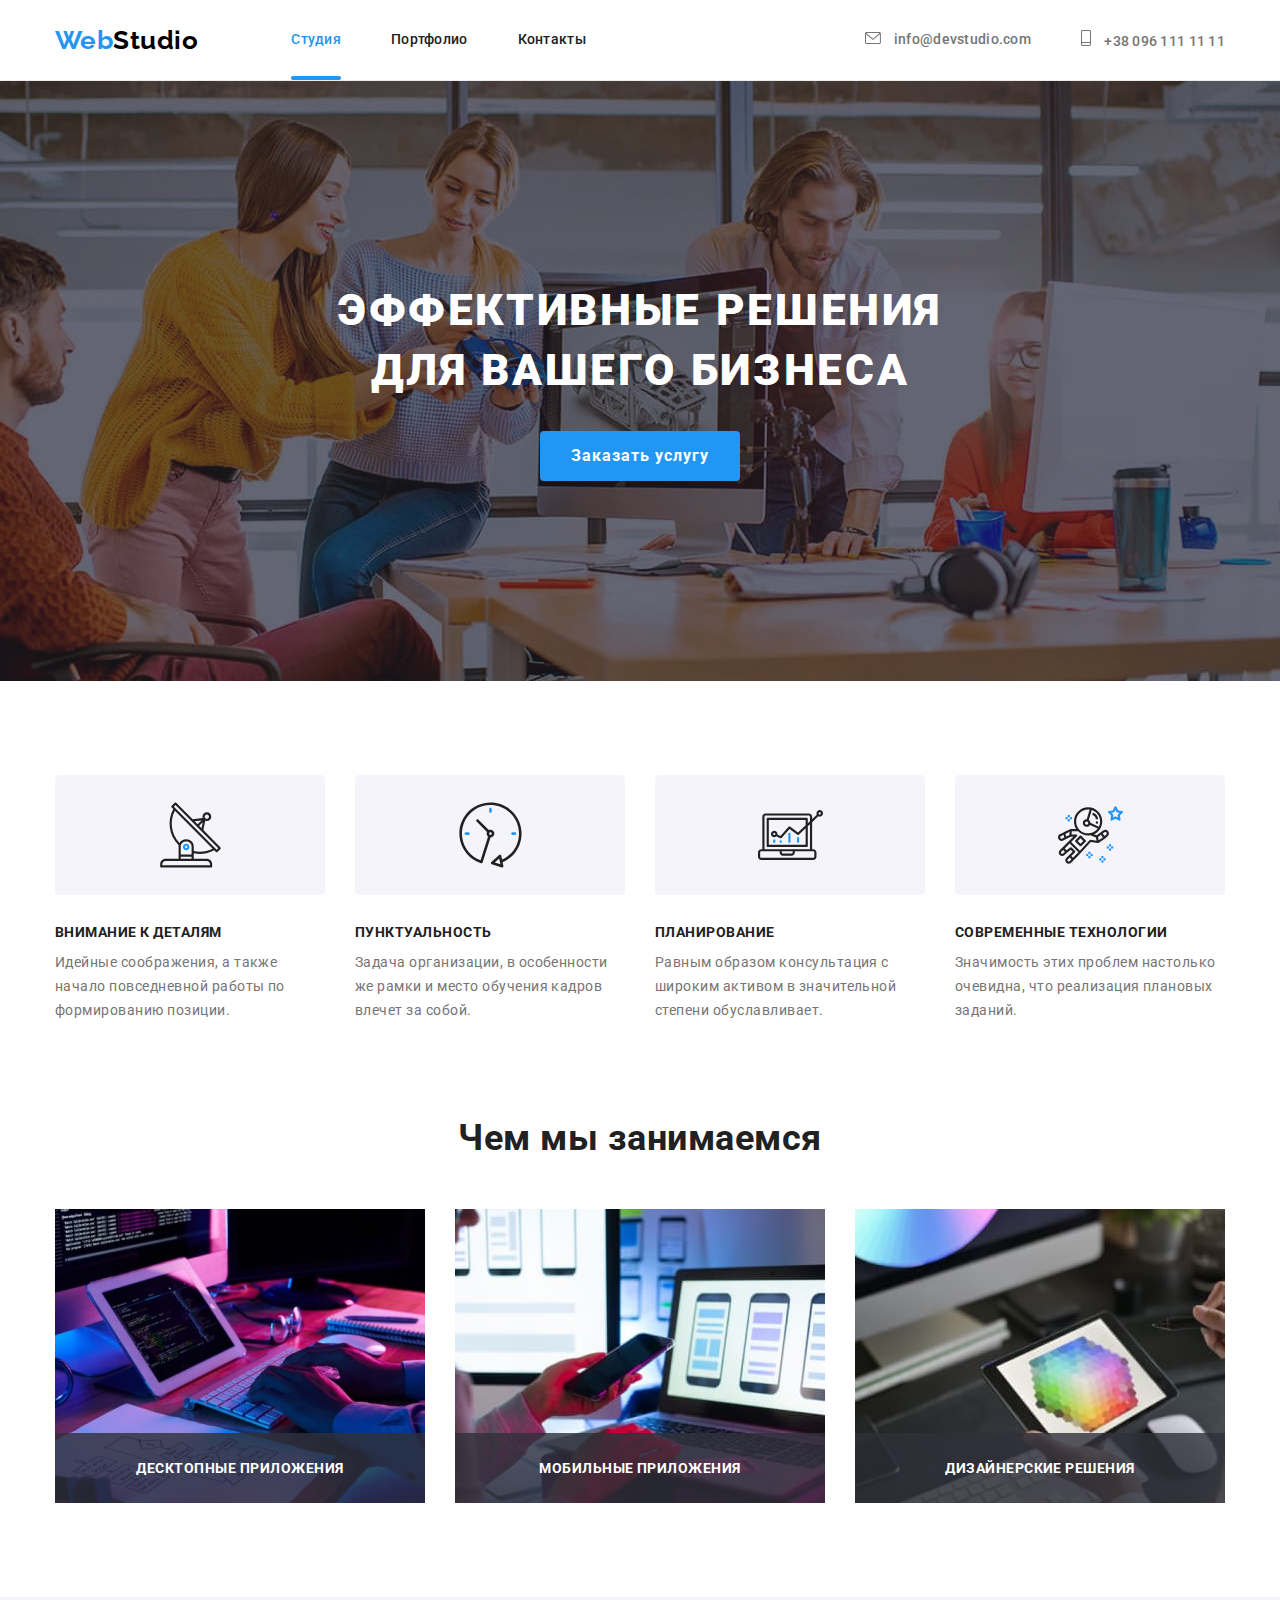
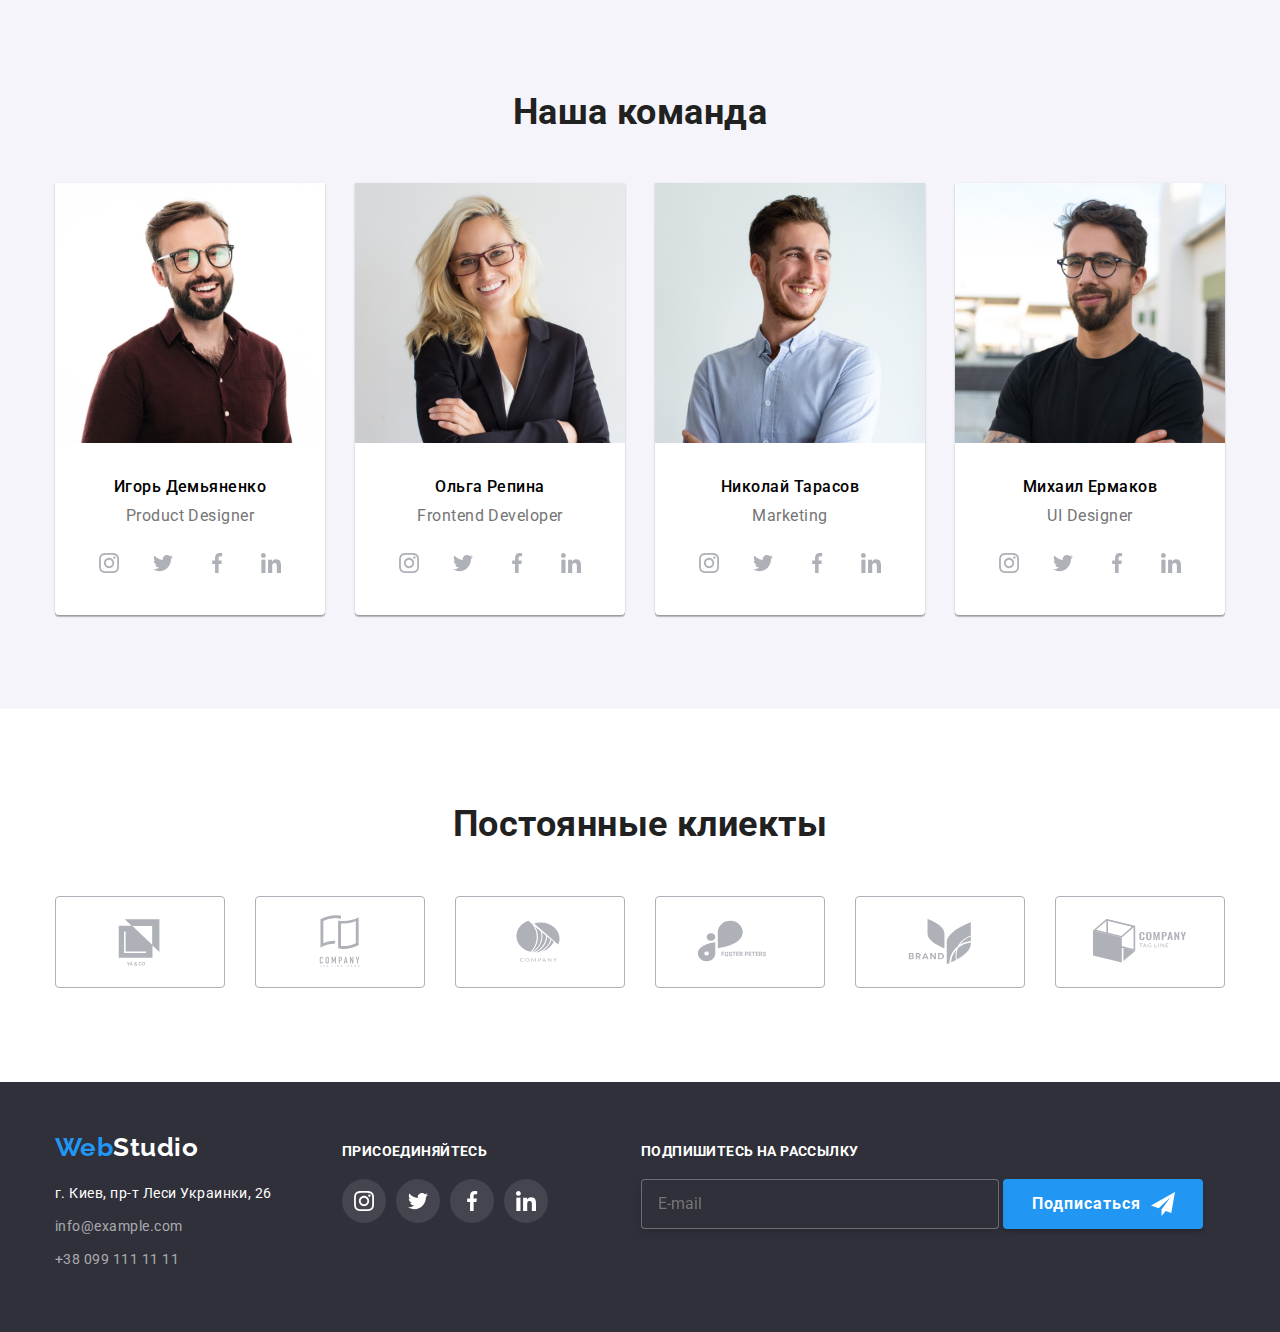
==== index.html @ 66b0805a "add all my files" ====
<!DOCTYPE html>
<html lang="ru">
  <head>
    <meta charset="UTF-8" />
    <meta http-equiv="X-UA-Compatible" content="IE=edge" />
    <meta name="viewport" content="width=device-width, initial-scale=1.0" />
    <title>Document</title>
    <link
      href="https://fonts.googleapis.com/css2?family=Raleway:wght@700&family=Roboto:wght@400;500;700;900&display=swap"
      rel="stylesheet"
    />
    <link
      rel="stylesheet"
      href="https://cdnjs.cloudflare.com/ajax/libs/modern-normalize/1.1.0/modern-normalize.min.css"
    />
    <link rel="stylesheet" href="./css/styles.css" />
  </head>
  <body class="body">
    <!-- хедер -->

    <header class="site-heder">
      <div class="container main-heder">
        <nav class="nav-title">
          <a href="./index.html" class="logo"
            ><span class="logo-web">Web</span><span class="logo-studio">Studio</span></a
          >
          <ul class="nav">
            <li class="item"><a class="link-nav current" href="">Студия</a></li>
            <li class="item"><a class="link-nav" href="./portfolio.html">Портфолио</a></li>
            <li class="item"><a class="link-nav" href="">Контакты</a></li>
          </ul>
        </nav>

        <ul class="auth">
          <li class="auth-item">
            <a class="link-auth" href="mailto:info@devstudio.com">
              <svg class="icon-auth" width="16" height="12">
                <use href="./images/symbol-defs.svg#icon-envelope"></use>
              </svg>
              info@devstudio.com</a
            >
          </li>
          <li class="auth-item">
            <a class="link-auth" href="tel:+380961111111">
              <svg class="icon-auth" width="10" height="16">
                <use href="./images/symbol-defs.svg#icon-Vector"></use>
              </svg>
              +38 096 111 11 11</a
            >
          </li>
        </ul>
      </div>
    </header>
    <!-- Розділ мейн -->
    <main class="primary">
      <!-- Герой -->
      <section class="hyro overlay">
        <div class="container">
          <h1 class="hyro-text">Эффективные решения для вашего бизнеса</h1>
          <button type="button" class="hyro-button" data-modal-open>Заказать услугу</button>
        </div>
      </section>
      <!-- Про роботу компанії -->
      <section class="section">
        <div class="container">
          <h2 class="visually-hidden">Наши преимущества</h2>
          <ul class="benefits">
            <li class="benefit-item">
              <div class="benefit-icon">
                <svg class="icon">
                  <use href="./images/symbol-defs.svg#icon-antenna-1"></use>
                </svg>
              </div>
              <h3 class="benefit-subtitle">внимание к деталям</h3>
              <p class="benefit-text">
                Идейные соображения, а также начало повседневной работы по формированию позиции.
              </p>
            </li>
            <li class="benefit-item">
              <div class="benefit-icon">
                <svg class="icon">
                  <use href="./images/symbol-defs.svg#icon-clock-1"></use>
                </svg>
              </div>
              <h3 class="benefit-subtitle">пунктуальность</h3>
              <p class="benefit-text">
                Задача организации, в особенности же рамки и место обучения кадров влечет за собой.
              </p>
            </li>
            <li class="benefit-item">
              <div class="benefit-icon">
                <svg class="icon">
                  <use href="./images/symbol-defs.svg#icon-diagram-1"></use>
                </svg>
              </div>
              <h3 class="benefit-subtitle">планирование</h3>
              <p class="benefit-text">
                Равным образом консультация с широким активом в значительной степени обуславливает.
              </p>
            </li>
            <li class="benefit-item">
              <div class="benefit-icon">
                <svg class="icon">
                  <use href="./images/symbol-defs.svg#icon-astronaut-1"></use>
                </svg>
              </div>
              <div>
                <h3 class="benefit-subtitle">современные технологии</h3>
                <p class="benefit-text">
                  Значимость этих проблем настолько очевидна, что реализация плановых заданий.
                </p>
              </div>
            </li>
          </ul>
        </div>
      </section>
      <!-- Наша работа -->
      <section class="work-section">
        <div class="container">
          <h2 class="work">Чем мы занимаемся</h2>
          <ul class="work-item">
            <li class="work-image">
              <img
                class="work-picture"
                src="./images/office.jpg"
                alt="The programer is working in the office"
                width="370"
              />
              <div class="work-absolute">Десктопные приложения</div>
            </li>
            <li class="work-image">
              <img
                class="work-picture"
                src="./images/smartphones.jpg"
                alt="The designer with smartphone"
                width="370"
              />
              <div class="work-absolute">Мобильные приложения</div>
            </li>
            <li class="work-image">
              <img
                class="work-picture"
                src="./images/colour.jpg"
                alt="The designer is selecting colors"
                width="370"
              />
              <div class="work-absolute">Дизайнерские решения</div>
            </li>
          </ul>
        </div>
      </section>
      <!-- Наша команда -->
      <section class="section backcolor">
        <div class="container">
          <h2 class="title-team">Наша команда</h2>
          <ul class="team-item">
            <li class="team-image">
              <img src="./images/igor.jpg" alt="Product Designer" width="270" />
              <div class="inform-team">
                <h3 class="title-name">Игорь Демьяненко</h3>
                <p class="text-team">Product Designer</p>
              </div>
              <div class="network">
                <ul class="net-items">
                  <li class="net-list">
                    <a class="net-link" href="">
                      <svg class="net-icons" width="20px" height="20px">
                        <use href="./images/symbol-defs.svg#icon-instagram-2"></use>
                      </svg>
                    </a>
                  </li>
                  <li class="net-list">
                    <a class="net-link" href="">
                      <svg class="net-icons" width="20px" height="20px">
                        <use href="./images/symbol-defs.svg#icon-twitter-1"></use></svg
                    ></a>
                  </li>
                  <li class="net-list">
                    <a class="net-link" href="">
                      <svg class="net-icons" width="20px" height="20px">
                        <use href="./images/symbol-defs.svg#icon-facebook-1"></use></svg
                    ></a>
                  </li>
                  <li class="net-list">
                    <a class="net-link" href="">
                      <svg class="net-icons" width="20px" height="20px">
                        <use href="./images/symbol-defs.svg#icon-linkedin-1"></use></svg
                    ></a>
                  </li>
                </ul>
              </div>
            </li>
            <li class="team-image">
              <img src="./images/olga.jpg" alt="Frontend Developer" width="270" />
              <div class="inform-team">
                <h3 class="title-name">Ольга Репина</h3>
                <p class="text-team">Frontend Developer</p>
                <div class="network">
                  <ul class="net-items">
                    <li class="net-list">
                      <a class="net-link" href="">
                        <svg class="net-icons" width="20px" height="20px">
                          <use href="./images/symbol-defs.svg#icon-instagram-2"></use>
                        </svg>
                      </a>
                    </li>
                    <li class="net-list">
                      <a class="net-link" href="">
                        <svg class="net-icons" width="20px" height="20px">
                          <use href="./images/symbol-defs.svg#icon-twitter-1"></use></svg
                      ></a>
                    </li>
                    <li class="net-list">
                      <a class="net-link" href="">
                        <svg class="net-icons" width="20px" height="20px">
                          <use href="./images/symbol-defs.svg#icon-facebook-1"></use></svg
                      ></a>
                    </li>
                    <li class="net-list">
                      <a class="net-link" href="">
                        <svg class="net-icons" width="20px" height="20px">
                          <use href="./images/symbol-defs.svg#icon-linkedin-1"></use></svg
                      ></a>
                    </li>
                  </ul>
                </div>
              </div>
            </li>
            <li class="team-image">
              <img src="./images/nikolay.jpg" alt="Marketing" width="270" />
              <div class="inform-team">
                <h3 class="title-name">Николай Тарасов</h3>
                <p class="text-team">Marketing</p>
                <div class="network">
                  <ul class="net-items">
                    <li class="net-list">
                      <a class="net-link" href="">
                        <svg class="net-icons" width="20px" height="20px">
                          <use href="./images/symbol-defs.svg#icon-instagram-2"></use>
                        </svg>
                      </a>
                    </li>
                    <li class="net-list">
                      <a class="net-link" href="">
                        <svg class="net-icons" width="20px" height="20px">
                          <use href="./images/symbol-defs.svg#icon-twitter-1"></use></svg
                      ></a>
                    </li>
                    <li class="net-list">
                      <a class="net-link" href="">
                        <svg class="net-icons" width="20px" height="20px">
                          <use href="./images/symbol-defs.svg#icon-facebook-1"></use></svg
                      ></a>
                    </li>
                    <li class="net-list">
                      <a class="net-link" href="">
                        <svg class="net-icons" width="20px" height="20px">
                          <use href="./images/symbol-defs.svg#icon-linkedin-1"></use></svg
                      ></a>
                    </li>
                  </ul>
                </div>
              </div>
            </li>
            <li class="team-image">
              <img src="./images/misha.jpg" alt="UI Designer" width="270" />
              <div class="inform-team">
                <h3 class="title-name">Михаил Ермаков</h3>
                <p class="text-team">UI Designer</p>
                <div class="network">
                  <ul class="net-items">
                    <li class="net-list">
                      <a class="net-link" href="">
                        <svg class="net-icons" width="20px" height="20px">
                          <use href="./images/symbol-defs.svg#icon-instagram-2"></use>
                        </svg>
                      </a>
                    </li>
                    <li class="net-list">
                      <a class="net-link" href="">
                        <svg class="net-icons" width="20px" height="20px">
                          <use href="./images/symbol-defs.svg#icon-twitter-1"></use></svg
                      ></a>
                    </li>
                    <li class="net-list">
                      <a class="net-link" href="">
                        <svg class="net-icons" width="20px" height="20px">
                          <use href="./images/symbol-defs.svg#icon-facebook-1"></use></svg
                      ></a>
                    </li>
                    <li class="net-list">
                      <a class="net-link" href="">
                        <svg class="net-icons" width="20px" height="20px">
                          <use href="./images/symbol-defs.svg#icon-linkedin-1"></use></svg
                      ></a>
                    </li>
                  </ul>
                </div>
              </div>
            </li>
          </ul>
        </div>
      </section>
      <section class="section">
        <div class="container">
          <h2 class="title-clients">Постоянные клиекты</h2>

          <ul class="list-clients">
            <li class="item-clients">
              <a class="link-clients" href="">
                <svg class="icons-clients" width="106px" height="60px">
                  <use href="./images/symbol-defs.svg#icon-Logo"></use>
                </svg>
              </a>
            </li>
            <li class="item-clients">
              <a class="link-clients" href="">
                <svg class="icons-clients" width="106px" height="60px">
                  <use href="./images/symbol-defs.svg#icon-Logo-1"></use></svg
              ></a>
            </li>
            <li class="item-clients">
              <a class="link-clients" href="">
                <svg class="icons-clients" width="106px" height="60px">
                  <use href="./images/symbol-defs.svg#icon-Logo-2"></use></svg
              ></a>
            </li>
            <li class="item-clients">
              <a class="link-clients" href="">
                <svg class="icons-clients" width="106px" height="60px">
                  <use href="./images/symbol-defs.svg#icon-Logo-3"></use></svg
              ></a>
            </li>
            <li class="item-clients">
              <a class="link-clients" href="">
                <svg class="icons-clients" width="106px" height="60px">
                  <use href="./images/symbol-defs.svg#icon-Logo-4"></use></svg
              ></a>
            </li>
            <li class="item-clients">
              <a class="link-clients" href="">
                <svg class="icons-clients" width="106px" height="60px">
                  <use href="./images/symbol-defs.svg#icon-Logo-5"></use></svg
              ></a>
            </li>
          </ul>
        </div>
      </section>
    </main>
    <!-- Футер -->
    <footer class="site-footer">
      <div class="container footer">
        <div class="footer-auth">
          <a href="./index.html" class="logo link-block"
            ><span class="logo-web">Web</span><span class="footer-studio">Studio</span>
          </a>
          <address class="address">
            <ul>
              <li>
                <a
                  class="footer-address"
                  href="https://goo.gl/maps/VeayQojqGneW1Sk49"
                  target="_blank"
                  rel="noreferrer noopener"
                >
                  г. Киев, пр-т Леси Украинки, 26</a
                >
              </li>
              <li class="footer-link">
                <a class="footer-data" href="mailto:info@example.com">info@example.com</a>
              </li>
              <li class="footer-link">
                <a class="footer-data" href="tel:+380991111111">+38 099 111 11 11</a>
              </li>
            </ul>
          </address>
        </div>
        <div class="footer-net">
          <h2 class="footer-subtitle">присоединяйтесь</h2>
          <ul class="footer-listnet">
            <li class="footer-itemnet">
              <a class="net-link f-link" href="">
                <svg class="net-icons f-icons" width="20px" height="20px">
                  <use href="./images/symbol-defs.svg#icon-instagram-2"></use>
                </svg>
              </a>
            </li>
            <li class="footer-itemnet">
              <a class="net-link f-link" href="">
                <svg class="net-icons f-icons" width="20px" height="20px">
                  <use href="./images/symbol-defs.svg#icon-twitter-1"></use>
                </svg>
              </a>
            </li>
            <li class="footer-itemnet">
              <a class="net-link f-link" href="">
                <svg class="net-icons f-icons" width="20px" height="20px">
                  <use href="./images/symbol-defs.svg#icon-facebook-1"></use>
                </svg>
              </a>
            </li>
            <li class="footer-itemnet">
              <a class="net-link f-link" href="">
                <svg class="net-icons f-icons" width="20px" height="20px">
                  <use href="./images/symbol-defs.svg#icon-linkedin-1"></use>
                </svg>
              </a>
            </li>
          </ul>
        </div>
        <div class="footer-letter">
          <h2 class="footer-subtitle">Подпишитесь на рассылку</h2>
          <form name="signup_form" autocomplete="on" novalidate>
            <div>
              <label class="footer-field">
                <input class="footer-mail" type="email" name="email" placeholder="E-mail" />
              </label>

              <button class="btn-field" type="submit">
                <span class="btn-field-text">Подписаться</span>
                <svg class="telegram" width="24" height="24">
                  <use href="./images/symbol-defs.svg#icon-telegram"></use>
                </svg>
              </button>
            </div>
          </form>
        </div>
      </div>
    </footer>

    <div class="backdrop is-hidden" data-modal>
      <div class="modal">
        <button class="btn-modal" data-modal-close>
          <svg class="net-icons close" width="11px" height="11px">
            <use href="./images/symbol-defs.svg#icon-cross"></use>
          </svg>
        </button>
        <h2 class="form-title">Оставьте свои данные, мы вам перезвоним</h2>

        <form name="signup_form" autocomplete="on">
          <div class="modal-form">
            <label class="modal-name"
              >Имя
              <div class="modal-item">
                <input class="modal-input" type="name" name="name" required />

                <svg class="form-icon" width="18px" height="18px">
                  <use href="./images/symbol-defs.svg#icon-person-black"></use>
                </svg>
              </div>
            </label>
          </div>

          <div class="modal-form">
            <label class="modal-name"
              >Телефон
              <div class="modal-item">
                <input class="modal-input" type="tel" name="tel" required />
                <svg class="form-icon" width="18px" height="18px">
                  <use href="./images/symbol-defs.svg#icon-phone-black"></use>
                </svg>
              </div>
            </label>
          </div>

          <div class="modal-form">
            <label class="modal-name"
              >Почта
              <div class="modal-item">
                <input class="modal-input" type="email" name="mail" required />
                <svg class="form-icon" width="18px" height="18px">
                  <use href="./images/symbol-defs.svg#icon-email-black"></use>
                </svg>
              </div>
            </label>
          </div>

          <div class="modal-form">
            <label class="modal-name" for=""
              >Комментарий<textarea
                class="modal-input area"
                name=""
                placeholder="Введите текст"
              ></textarea>
            </label>
          </div>

          <div class="modal-checkbox">
            <label class="checkbox-label"
              ><input class="checkbox" type="checkbox" name="hobby" value="reading" required />
              <span class="text-checkbox-before">
                <svg width="11px" height="8px">
                  <use href="./images/symbol-defs.svg#icon-vector-form"></use>
                </svg>
              </span>
              <span class="text-checkbox">
                Соглашаюсь с рассылкой и принимаю
                <a class="link-checkbox" href="">Условия договора</a></span
              >
            </label>
          </div>

          <button class="btn-form" type="submit">Отправить</button>
        </form>
      </div>
    </div>
    <script src="./js/modal.js"></script>
  </body>
</html>
---- css/styles.css ----
/* primary-text-color  #212121
secondary-text-color #757575
background-color #2196F3 #000000*/


:root {
    --primary-text-color: #212121;
    --secondary-text-color: #757575;
    --bg-hover-logo: #2196F3
}

/* BODY */
.body {
    --primary-text-color: #212121;
    font-family: Roboto, sans-serif;
    letter-spacing: 0.03em
}

a {text-decoration: none;}

ul {
    list-style: none;
}

h1,h2,h3,p,ul { 
    margin: 0;
    padding: 0;
} 
.container {
   
    width: 1200px;
    margin-right: auto;
    margin-left: auto;
    padding-right: 15px;
    padding-left: 15px;

    
  
}

/* HEDER */


/* Main-heder */
.site-heder {
    border-bottom: 1px solid #ECECEC;
}
.main-heder,
.nav-title {
    display: flex;
    align-items: center;
}

/* logo */
.logo-web {
    color: var(--bg-hover-logo);
}
.logo-studio {
    color: #000000;
}
.logo {
    margin-right: 93px;

    font-family: 'Raleway';
        font-weight: 700;
        font-size: 26px;
        line-height: 1.19;

        text-decoration: none;
}

/* link-nav */
.nav {
    display: flex;
}


.nav .item:not(:last-child) {
    margin-right: 50px;
}

.item {
    position: relative;
}

.link-nav {
    display: block;
    padding-top: 32px;
    padding-bottom: 32px;

        color: var(--primary-text-color);
  
        font-weight: 500;
        font-size: 14px;
        line-height: 1.14;
        letter-spacing: 0.02em;

        transition: 250ms cubic-bezier(0.4,
                    0,
                    0.2,
                    1);
        }
.link-nav.current {
    color: var(--bg-hover-logo);
}

.current::after {
    content: "";
    position: absolute;
    bottom: 0;
    left: 0;
    width: 100%;
    height: 4px;
    color: var(--bg-hover-logo);
    background: var(--bg-hover-logo);
    border-radius: 2px;
}

.link-nav:hover,
.link-nav:focus {
    color: var(--bg-hover-logo);
   
}

/* link-auth */

.auth {
    display: flex;
    margin-left: auto;
}

.auth .auth-item + .auth-item {
    margin-left: 50px;
}

.link-auth {


    color: var(--secondary-text-color);

        font-weight: 500;
        font-size: 14px;
        line-height: 1.14;
        letter-spacing: 0.02em;

        transition: 250ms cubic-bezier(0.4, 0, 0.2, 1);
}

.link-auth:hover,
.link-auth:focus {
    color: var(--bg-hover-logo);
    /* fill: var(--bg-hover-logo); */
}

.link-auth:hover .icon-auth, 
.link-auth:focus .icon-auth {
    fill: var(--bg-hover-logo);
   
}


.icon-auth {
   
    margin-right: 10px;
    fill: var(--secondary-text-color);
}




/* HYRO */
.hyro {
    text-align: center;
    padding-top: 200px;
    padding-bottom: 200px;
    
    
}

.overlay {
    margin-right: auto;
    margin-left: auto;
    max-width: 1600px;
    height: 600px;
    background-image: linear-gradient(to right,
                rgba(47, 48, 58, 0.4),
                rgba(47, 48, 58, 0.4)),
                url("../images/bcg.jpg");
    background-repeat: no-repeat;
    background-position: center;
}

.hyro-text {
    color: #FFFFFF;

        font-weight: 900;
        font-size: 44px;
        line-height: 1.36;
       
        letter-spacing: 0.06em;
        text-transform: uppercase;

        width: 696px;
        height: 120px;
        margin-right: auto;
        margin-left: auto;
        margin-bottom: 30px;

}
.hyro-button {
    background-color: var(--bg-hover-logo);
    color: #FFFFFF;
    border: none;
    cursor: pointer;

        font-weight: 700;
        font-size: 16px;
        line-height: 1.88;
        letter-spacing: 0.06em;
        font-family: inherit;

    min-width: 200px;
    height: 50px;
    border-radius: 4px;
  
}

.backdrop {
    position: fixed;
    top:0;
    left:0;
    width: 100%;
    height: 100%;
    background-color: rgba(0, 0, 0, 0.2);
    opacity: 1;
    transition: opacity 250ms cubic-bezier(0.4, 0, 0.2, 1),
    visibility 250ms cubic-bezier(0.4, 0, 0.2, 1);
}

.backdrop.is-hidden {
    opacity: 0;
    pointer-events: none;
    visibility: hidden;
}

.backdrop.is-hidden .modal {
    transform: translate(-50%, -50%) scale(0.7);
}

.modal {
    position: absolute;
    top: 50%;
    left: 50%;
    transform: translate(-50%, -50%) scale(1);
    transition: transform 250ms cubic-bezier(0.4, 0, 0.2, 1),
    opacity 250ms cubic-bezier(0.4, 0, 0.2, 1);

    width: 528px;
    height: 581px;
    padding: 40px;
    

    background-color: #ffffff;
    box-shadow: 0px 1px 3px rgba(0, 0, 0, 0.12), 0px 1px 1px rgba(0, 0, 0, 0.14), 0px 2px 1px rgba(0, 0, 0, 0.2);
    border-radius: 4px;

}   

.btn-modal {
position: absolute;
top:8px;
right:8px;
display: flex;
justify-content: center;
align-items: center;
width: 30px;
height: 30px;
border-radius: 50%;
border-color: rgba(0, 0, 0, 0.1);
background-color: #ffffff;
}

.btn-modal:hover,
.btn-modal:focus {
    fill: var(--bg-hover-logo);
}

.form-title {
    font-weight: 700;
        font-size: 20px;
        line-height: 23px;
        text-align: center;
        letter-spacing: 0.03em;
        color: var(--primary-text-color);
        margin-bottom: 12px;
 
}

.modal-form {
    position: relative;
   
}

.modal-name {
    display: inline-flex;
    flex-direction: column;
    width: 100%;

    font-weight: 400;
        font-size: 12px;
        line-height: 1.17;
        letter-spacing: 0.01em;
        color: var(--secondary-text-color);

}
.modal-item {
    position: relative;
    width: 100%;
    margin-top: 4px;
        margin-bottom: 10px;
   

}

.modal-input {
   
    display: block;
    width: 100%;
   height: 40px;
   padding-left: 35px;
   padding-right: 35px;
    border: 1px solid rgba(33, 33, 33, 0.2);
    border-radius: 4px;
   
    transition: 250ms cubic-bezier(0.4,
                0,
                0.2,
                1);
}

.modal-input:hover,
.modal-input:focus {
    border-color: var(--bg-hover-logo);

}

.modal-input:hover + .form-icon
 {
    fill: var(--bg-hover-logo);
}

.modal-input:focus +.form-icon {
fill: var(--bg-hover-logo);
}

.form-icon {
    position: absolute;
    display: block;
    top: 50%;
    left: 25px;
    transform: translate(-50%, -50%);
    height: 18px;
}

.area {
    display: block;
    padding: 12px 16px;
    height: 120px;
    resize: none;
    margin-bottom: 20px;
}

.area::placeholder {
    font-weight: 400;
        font-size: 12px;
        line-height: 1.17;
        letter-spacing: 0.01em;
         color: rgba(117, 117, 117, 0.5);;
}

.modal-checkbox {
    margin-bottom: 30px;
}

.checkbox-label {
    display: flex;
   justify-content: center;
   align-items: center;
}

.text-checkbox {
    position: relative;
    font-weight: 400;
        font-size: 14px;
        line-height: 1.71;
        letter-spacing: 0.03em;
        color: var(--secondary-text-color);
}

.text-checkbox-before {
    
    display: inline-flex;
    
    width: 16px;
    height: 15px;
    border: 2px solid #000000;
    border-radius: 2px;
    box-shadow: 0px 4px 4px rgba(0, 0, 0, 0.25);
    background-color: transparent;
    margin-right: 8px;
    justify-content: center;
    align-items: center;
   
    
}

.text-checkbox-before svg {
    fill: #FFFFFF;
    opacity: 0;
}

.checkbox {
    position: absolute;
        width: 1px;
        height: 1px;
        margin: -1px;
        border: 0;
        padding: 0;
    
        white-space: nowrap;
        clip-path: inset(100%);
        clip: rect(0 0 0 0);
        overflow: hidden;

        transition: 250ms cubic-bezier(0.4,
                    0,
                    0.2,
                    1);
}
.checkbox:checked + .text-checkbox-before {
    background-color: var(--bg-hover-logo);
    border-color: var(--bg-hover-logo);
}
.checkbox:checked + .text-checkbox-before svg {
opacity: 1;
}

.link-checkbox {
    font-weight: 400;
        font-size: 14px;
        line-height: 1.71;
        letter-spacing: 0.03em;
        color: var(--bg-hover-logo);
        text-decoration: underline;
}

.btn-form {
    display: block;
    background-color: var(--bg-hover-logo);
        color: #FFFFFF;
        border: none;
        cursor: pointer;
    
        font-weight: 700;
        font-size: 16px;
        line-height: 1.88;
        letter-spacing: 0.06em;
        font-family: inherit;
    
        min-width: 200px;
        height: 50px;
        border-radius: 4px;
        box-shadow: 0px 4px 4px rgba(0, 0, 0, 0.15);

        margin-bottom: 40px;
        margin-left: auto;
        margin-right: auto;
}



/* about company */

.section {
    padding-top: 94px;
        padding-bottom: 94px;
}

.visually-hidden {
    position: absolute;
    width: 1px;
    height: 1px;
    margin: -1px;
    border: 0;
    padding: 0;

    white-space: nowrap;
    clip-path: inset(100%);
    clip: rect(0 0 0 0);
    overflow: hidden;
}

.benefits {
    display: flex;

}

.benefit-item { 

    margin-right: 30px;
}
.benefit-item:last-child {
    margin-right: 0px;
}

.benefit-icon {
    display: flex;
    background: #F5F4FA;
    border-radius: 4px;
    justify-content: center;
    align-items: center;
    margin-bottom: 30px;
    height: 120px;
}

.icon {
    width: 65px;
    height: 70px;
}

.benefit-subtitle {

    color: var(--primary-text-color);

        font-weight: 700;
        font-size: 14px;
        line-height: 1.14;
        text-transform: uppercase;

        margin-bottom: 10px;
}
.benefit-text {


    color: var(--secondary-text-color);
        width: 270px;
        font-weight: 400;
        font-size: 14px;
        line-height: 1.71;
}
/* work */
.work-section { 
    padding-bottom: 94px;
}
.work-item {
    display: flex;
    
    
}
.work-image {
    position: relative;
    margin-right: 30px;

}

.work-image:last-child {
    margin-right: 0px;
}

.work {
    color: var(--primary-text-color);

        font-weight: 700;
        font-size: 36px;
        line-height: 1.17;
        text-align: center;

        margin-bottom: 50px;
}

.work-picture {
    display: block;
}

.work-absolute {
    position: absolute;
    width: 100%;
    height: 70px;
    bottom: 0;
    padding-top: 27px;
    padding-bottom: 27px;

        font-style: normal;
        font-weight: 700;
        font-size: 14px;
        line-height: 16px;
        text-align: center;
        text-transform: uppercase;

        color: #FFFFFF;
        background-image: linear-gradient(to right,
                    rgba(47, 48, 58, 0.8),
                    rgba(47, 48, 58, 0.8));
}

/* TEAM */
.backcolor {
    background-color: #F5F4FA;

}
.title-team {

    color: var(--primary-text-color);

        font-weight: 700;
        font-size: 36px;
        line-height: 1.17;
        text-align: center;

        margin-bottom: 50px;
}

.team-item {
    display: flex;

}

.team-image {

        width: calc((100%-90px) / 4);
        margin-right: 30px;
        background-color: #FFFFFF;
        box-shadow: 0px 1px 3px rgba(0, 0, 0, 0.12), 0px 1px 1px rgba(0, 0, 0, 0.14), 0px 2px 1px rgba(0, 0, 0, 0.2);
        border-radius: 0px 0px 4px 4px
}
.team-image:last-child {
    margin-right: 0;
}

.inform-team {
    padding-top: 30px;
}

.title-name {

        font-weight: 500;
        font-size: 16px;
        line-height: 1.19;
        text-align: center;
        margin-bottom: 10px;
}
.text-team {
    color: var(--secondary-text-color);

            font-weight: 400;
            font-size: 16px;
            line-height: 1.19;
            text-align: center;
            margin-bottom: 16px;

}
.network {
padding-left: 32px;
    padding-right: 32px;
    padding-bottom: 30px;
}

.net-items {
display: flex;
justify-content: center;
align-items: center;
}

.net-link {
display: flex;
    width: 44px;
    height: 44px;
    align-items: center;
    justify-content: center;
    border-radius: 50px;
    fill: #AFB1B8;

    transition: 250ms cubic-bezier(0.4,
                0,
                0.2,
                1);
}
.net-list:not(:last-child) {
    margin-right: 10px;
}

.net-link:hover,
.net-link:focus {
    background-color: var(--bg-hover-logo);
    border-radius: 50px;
    fill: #FFFFFF;
    
}
.net-link:hover .net-icons,
.net-link:focus .net-icons {
fill: #FFFFFF;
transition: 250ms cubic-bezier(0.4,
            0,
            0.2,
            1);
}

  /* border-radius: 50px; */
  /* fill: #FFFFFF; */

/* CLIENTS */
.title-clients {
    color: var(--primary-text-color);
    font-weight: 700;
    font-size: 36px;
    line-height: 1.17;
    text-align: center;
    margin-bottom: 50px;
}

.list-clients {
display: flex;
justify-content: center;
align-items: center;

}



.link-clients {
    display: flex;
    border: 1px solid #AFB1B8;
    justify-content: center;
    align-items: center;
    border-radius: 4px;
    width: 170px;
    height: 92px;

        transition: 250ms cubic-bezier(0.4,
                    0,
                    0.2,
                    1);
   
}

.link-clients:hover,
.link-clients:focus {
    color: var(--bg-hover-logo);
    border-color: var(--bg-hover-logo);

}


.link-clients:hover .icons-clients,
.link-clients:focus .icons-clients {
    fill: var(--bg-hover-logo);

}

.item-clients:not(:last-child) {
    margin-right: 30px;
}

.icons-clients {
    fill: #AFB1B8;

        transition: 250ms cubic-bezier(0.4,
                    0,
                    0.2,
                    1);

}
.icons-clients:hover,
.icons-clients:focus {
    fill: var(--bg-hover-logo);
    transition: 250ms cubic-bezier(0.4,
                0,
                0.2,
                1);
}


/* --FOOTER-- */

.site-footer {
    background-color: #2F303A;
    padding-top: 50px;
    padding-bottom: 60px;
}

.footer {
    display: flex;
    align-items: baseline;
}

.footer-auth {
    margin-right: 70px;
}

.footer-studio {
    color: #FFFFFF;
}


.link-block {
    display: block;
    margin-right: auto;
    margin-bottom: 20px;
}


.address {
    font-family: Roboto, sans-serif;
    
}

.footer-address {

        display: block;        
    color: #FFFFFF;

        font-weight: 400;
        font-size: 14px;
        line-height: 1.71;
        font-style: normal;

}

.footer-link {
    margin-top: 9px;
}

.footer-data {

        display: block;
    color: rgba(255, 255, 255, 0.6);

        font-weight: 400;
        font-size: 14px;
        line-height: 1.71;
        font-style: normal;

        transition: 250ms cubic-bezier(0.4,
                    0,
                    0.2,
                    1);
}


.footer-data:hover,
.footer-data:focus {
    color: var(--bg-hover-logo);
  
}

.footer-net {
    margin-right: 93px;
}

.footer-subtitle {
     color: #FFFFFF;
        font-style: normal;
        font-weight: 700;
        font-size: 14px;
        line-height: 16px;
        letter-spacing: 0.03em;
        text-transform: uppercase;
        margin-bottom: 20px;
}

.footer-listnet {
    display: flex;
    justify-content: center;
    align-items: center;
}
.f-link {
    background: rgba(255, 255, 255, 0.1);

}

.footer-itemnet:not(:last-child) {
    margin-right: 10px;
}
.f-icons {
    fill: #FFFFFF;
    
}

.footer-mail {
    width: 358px;
    height: 50px;
    background-color: #2F303A;
    border: 1px solid rgba(255, 255, 255, 0.3);
    filter: drop-shadow(0px 4px 4px rgba(0, 0, 0, 0.15));
        border-radius: 4px;
        padding-left: 16px;
        color: #ffffff;

            font-weight: 400;
            font-size: 16px;
            line-height: 1.25;
}

.btn-field {
    display: inline-flex;
    align-items: center;
    padding-left: 29px;
    width: 200px;
    height: 50px;
    background-color: var(--bg-hover-logo);
    font-weight: 700;
        font-size: 16px;
        line-height: 1.88;
        letter-spacing: 0.06em;
        box-shadow: 0px 4px 4px rgba(0, 0, 0, 0.15);
            border-radius: 4px;
            border: transparent;
        color: #FFFFFF;
}

.btn-field-text {
    margin-right: 10px;
}

.telegram {
    fill: #FFFFFF;
}
 


/* SECOND page */
/* section button */

.btn-flex {
    display: flex;
    margin-left: auto;
    margin-right: auto;
    justify-content: center;
    margin-bottom: 50px;
}

.btn-flex-element {

    margin-right: 8px;
    
}

.btn-flex-element:last-child {
    margin-right: 0px;
}

.btn {background-color: rgba(245, 244, 250, 1);
color: var(--primary-text-color);
border: none;
cursor: pointer;

    font-weight: 500;
    font-size: 16px;
    line-height: 1.63;
    text-align: center;
    font-family: inherit;

    border-radius: 4px;

    padding: 6px 22px;

    transition: 250ms cubic-bezier(0.4,
                0,
                0.2,
                1);
}

.btn-element {
    display: block;
    padding: 6px 22px;
}

.btn:hover,
.btn:focus {
    background-color: var(--bg-hover-logo);
    color: rgba(255, 255, 255, 1);
    box-shadow: 0px 3px 1px rgba(0, 0, 0, 0.1), 0px 1px 2px rgba(0, 0, 0, 0.08), 0px 2px 2px rgba(0, 0, 0, 0.12);
    border-radius: 4px;
   
}

.list-portfolio {
    display: flex;
    margin-right: auto;
    margin-left: auto;
    flex-wrap: wrap;

    
}

.flex-element {
   
    width: 370px;
    margin-right: 30px;
    margin-bottom: 30px;

    transition: transform 250ms cubic-bezier(0.4,
                0,
                0.2,
                1);
    
    
}
.flex-element:hover {
    
    box-shadow: 0px 1px 1px rgba(0, 0, 0, 0.12), 0px 4px 4px rgba(0, 0, 0, 0.06), 1px 4px 6px rgba(0, 0, 0, 0.16);
}

.flex-element:nth-child(3n) {
    margin-right: 0px;
}
.flex-element:nth-last-child(-n + 3) {
    margin-bottom: 0px;
}

 .img-relative { 
    position: relative;
    overflow: hidden;
}

/*.img-relative::before {
    content: "";
    position: absolute;
    bottom: 0;
    display: inline-block;
    width: 100%;
    height: 100%;
    background-color: rgb(255, 127, 127,0.5);
    
    transform: translateY(100%);
}*/

.text-overlay {
 
    position: absolute;
    top: 0;
    width: 100%;
    height: 100%;

 background-color: rgba(33, 150, 243, 0.9);
    color: #FFFFFF;
    transform: translateY(100%);
    
    transition: transform 250ms cubic-bezier(0.4,
                0,
                0.2,
                1),
    opacity 250ms cubic-bezier(0.4,
            0,
            0.2,
            1);

}

.link-portfolio:hover .text-overlay,
.link-portfolio:focus .text-overlay {
transform: translateY(0);
opacity: 1;

} 



.text-img {

        padding: 63px 24px;
        color: #FFFFFF;
        font-style: normal;
        font-weight: 400;
        font-size: 18px;
        line-height: 1.56;

}

/* BLOK PORTFOLIO */
/* =================== */

.img {
    display: block;
}
.imeges {
    padding: 20px;
    border: 1px solid #EEEEEE;
}

.title-portfolio {

    color: var(--primary-text-color);

        font-weight: 700;
        font-size: 18px;
        line-height: 2;
        letter-spacing: 0.06em;
}
.text-portfolio {
    
        margin-top: 4px;
    color: var(--secondary-text-color);

        font-weight: 400;
        font-size: 16px;
        line-height: 1.88;

}
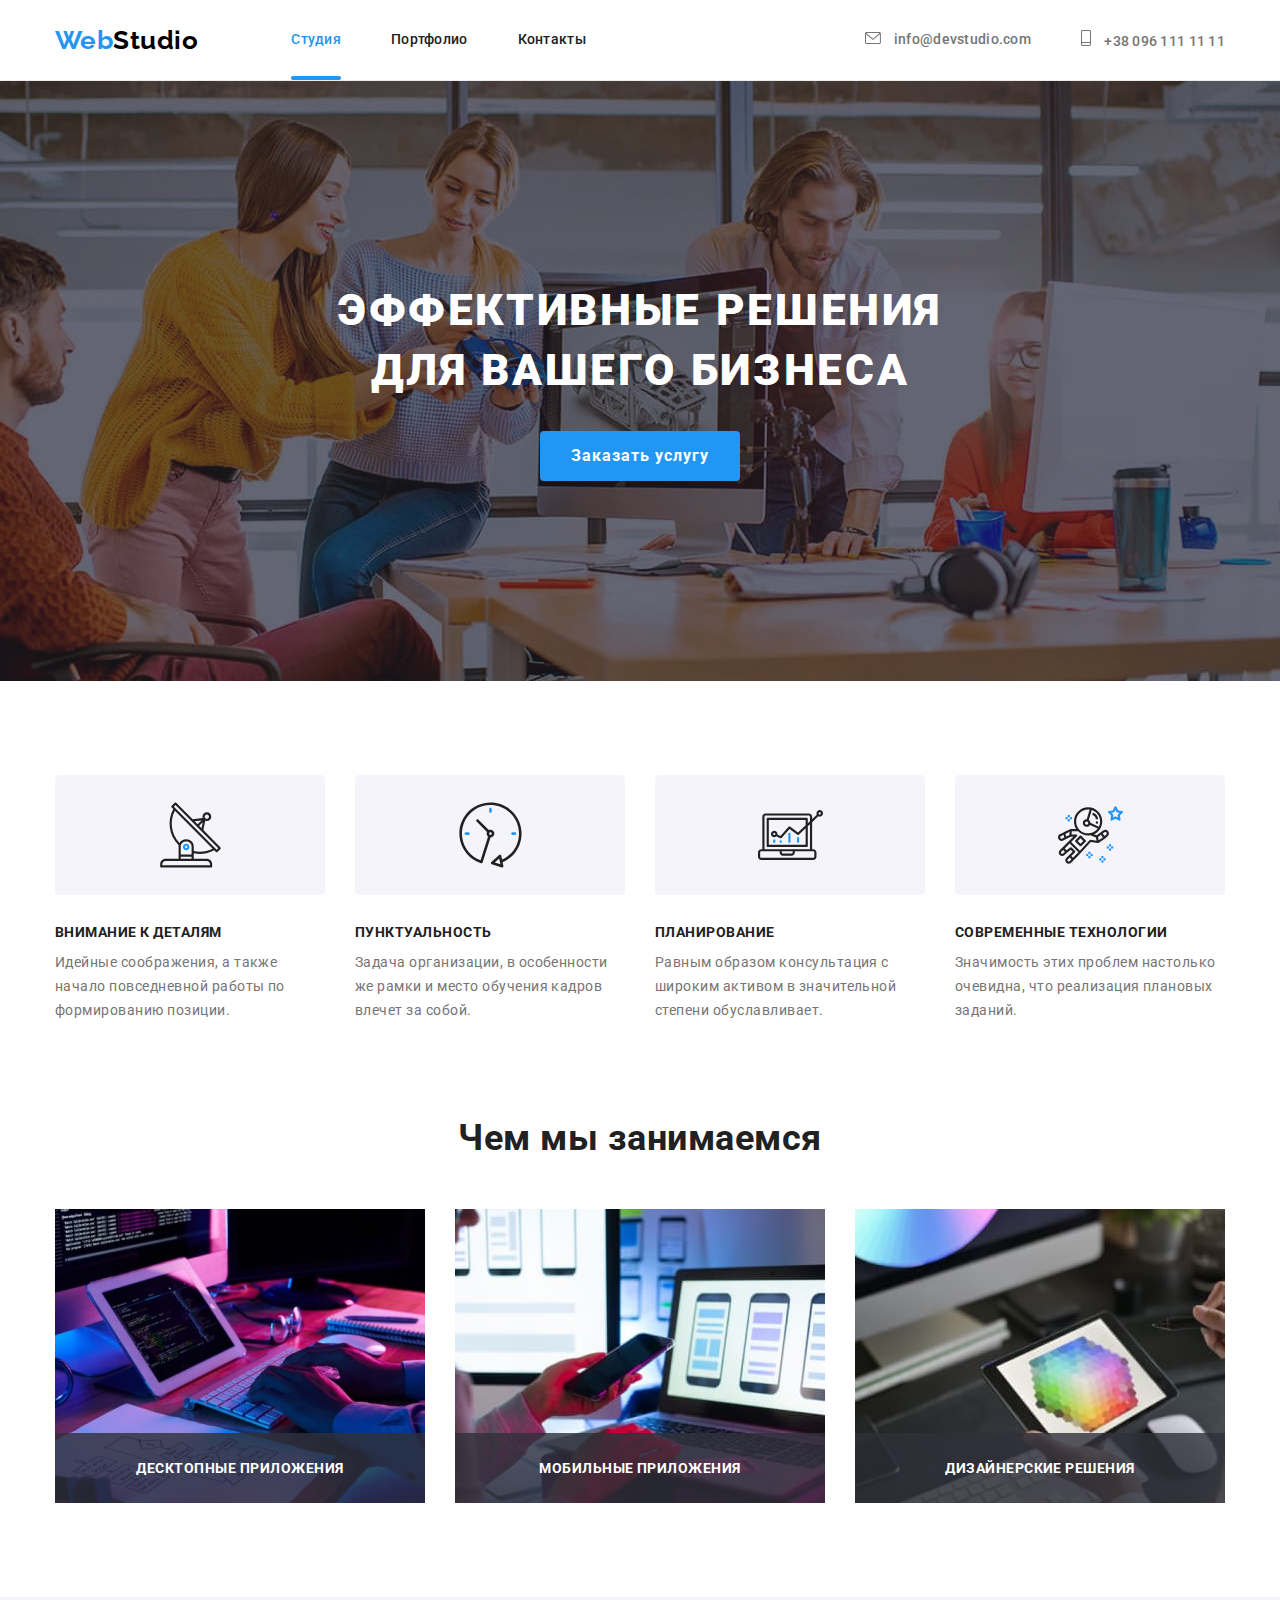
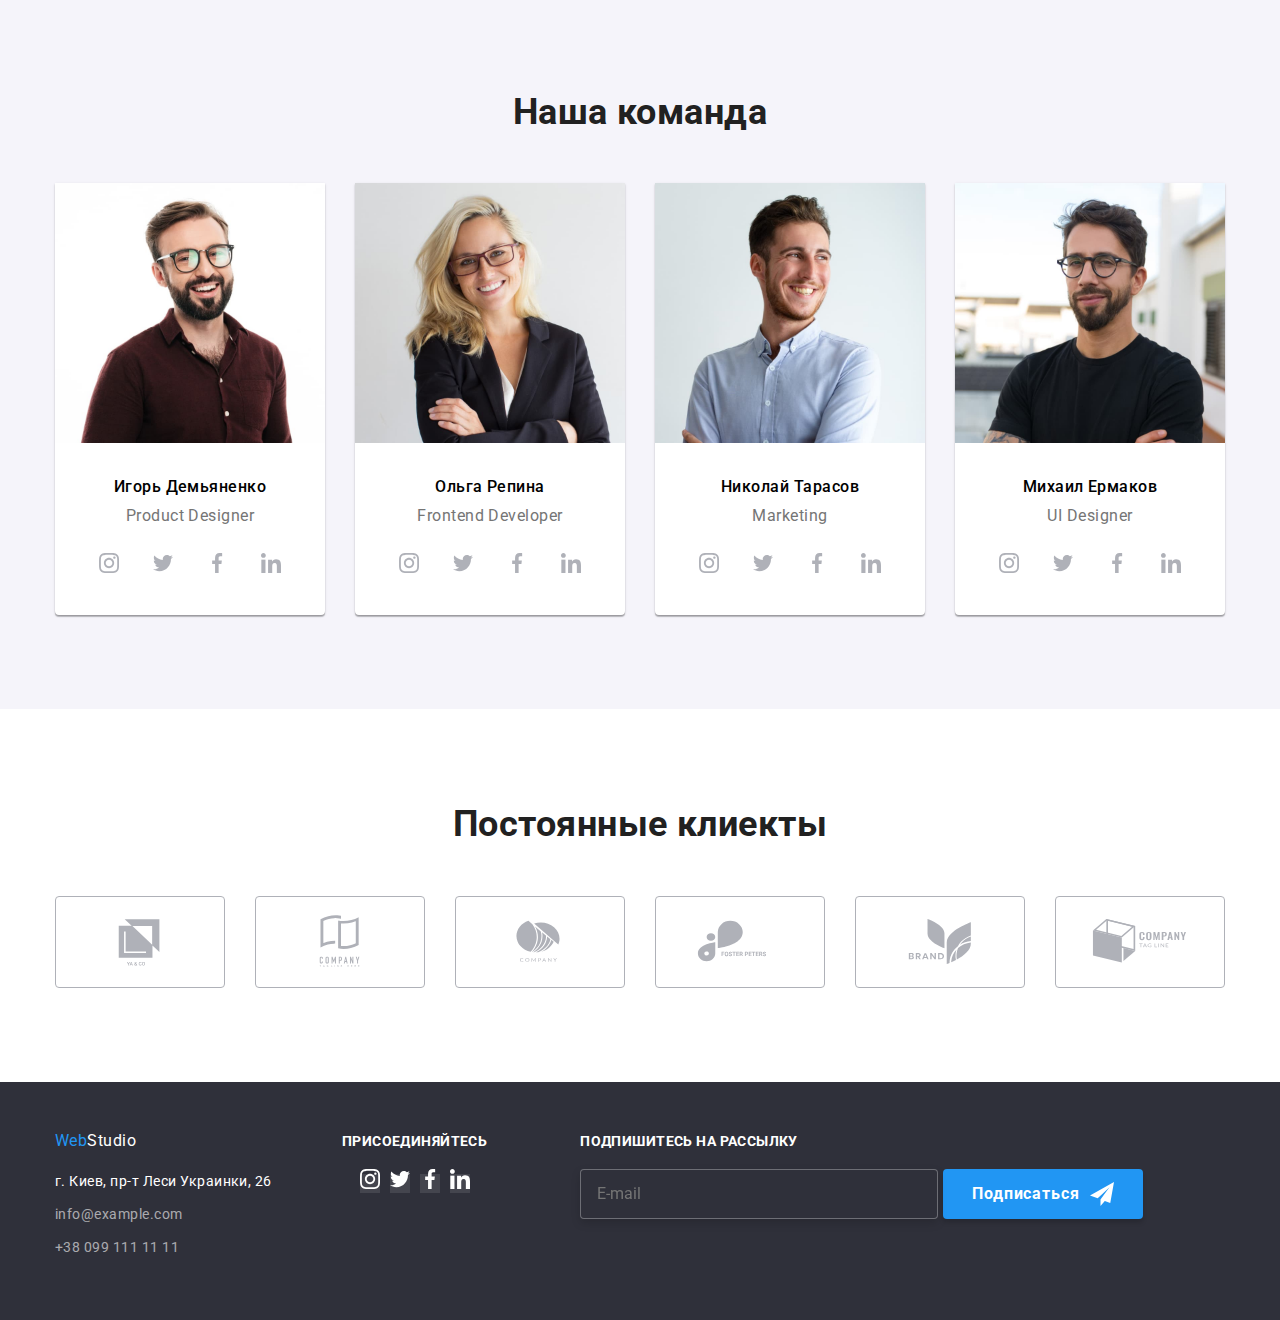
==== commit 41fceb5c: "BEM chenging" ====
--- a/index.html
+++ b/index.html
@@ -22,27 +22,27 @@
       <div class="container main-heder">
         <nav class="nav-title">
           <a href="./index.html" class="logo"
-            ><span class="logo-web">Web</span><span class="logo-studio">Studio</span></a
+            ><span class="logo__web">Web</span><span class="logo__studio">Studio</span></a
           >
           <ul class="nav">
-            <li class="item"><a class="link-nav current" href="">Студия</a></li>
-            <li class="item"><a class="link-nav" href="./portfolio.html">Портфолио</a></li>
-            <li class="item"><a class="link-nav" href="">Контакты</a></li>
+            <li class="nav__item"><a class="nav__link current" href="">Студия</a></li>
+            <li class="nav__item"><a class="nav__link" href="./portfolio.html">Портфолио</a></li>
+            <li class="nav__item"><a class="nav__link" href="">Контакты</a></li>
           </ul>
         </nav>
 
         <ul class="auth">
-          <li class="auth-item">
-            <a class="link-auth" href="mailto:info@devstudio.com">
-              <svg class="icon-auth" width="16" height="12">
+          <li class="auth__item">
+            <a class="auth__link" href="mailto:info@devstudio.com">
+              <svg class="auth__icon" width="16" height="12">
                 <use href="./images/symbol-defs.svg#icon-envelope"></use>
               </svg>
               info@devstudio.com</a
             >
           </li>
-          <li class="auth-item">
-            <a class="link-auth" href="tel:+380961111111">
-              <svg class="icon-auth" width="10" height="16">
+          <li class="auth__item">
+            <a class="auth__link" href="tel:+380961111111">
+              <svg class="auth__icon" width="10" height="16">
                 <use href="./images/symbol-defs.svg#icon-Vector"></use>
               </svg>
               +38 096 111 11 11</a
@@ -56,57 +56,57 @@
       <!-- Герой -->
       <section class="hyro overlay">
         <div class="container">
-          <h1 class="hyro-text">Эффективные решения для вашего бизнеса</h1>
-          <button type="button" class="hyro-button" data-modal-open>Заказать услугу</button>
+          <h1 class="hyro__text">Эффективные решения для вашего бизнеса</h1>
+          <button type="button" class="hyro__button" data-modal-open>Заказать услугу</button>
         </div>
       </section>
       <!-- Про роботу компанії -->
       <section class="section">
         <div class="container">
           <h2 class="visually-hidden">Наши преимущества</h2>
-          <ul class="benefits">
-            <li class="benefit-item">
-              <div class="benefit-icon">
-                <svg class="icon">
+          <ul class="benefits__list">
+            <li class="benefit__item">
+              <div class="benefit__blok">
+                <svg class="benefit__icon">
                   <use href="./images/symbol-defs.svg#icon-antenna-1"></use>
                 </svg>
               </div>
-              <h3 class="benefit-subtitle">внимание к деталям</h3>
-              <p class="benefit-text">
+              <h3 class="benefit__subtitle">внимание к деталям</h3>
+              <p class="benefit__text">
                 Идейные соображения, а также начало повседневной работы по формированию позиции.
               </p>
             </li>
-            <li class="benefit-item">
-              <div class="benefit-icon">
-                <svg class="icon">
+            <li class="benefit__item">
+              <div class="benefit__blok">
+                <svg class="benefit__icon">
                   <use href="./images/symbol-defs.svg#icon-clock-1"></use>
                 </svg>
               </div>
-              <h3 class="benefit-subtitle">пунктуальность</h3>
-              <p class="benefit-text">
+              <h3 class="benefit__subtitle">пунктуальность</h3>
+              <p class="benefit__text">
                 Задача организации, в особенности же рамки и место обучения кадров влечет за собой.
               </p>
             </li>
-            <li class="benefit-item">
-              <div class="benefit-icon">
-                <svg class="icon">
+            <li class="benefit__item">
+              <div class="benefit__blok">
+                <svg class="benefit__icon">
                   <use href="./images/symbol-defs.svg#icon-diagram-1"></use>
                 </svg>
               </div>
-              <h3 class="benefit-subtitle">планирование</h3>
-              <p class="benefit-text">
+              <h3 class="benefit__subtitle">планирование</h3>
+              <p class="benefit__text">
                 Равным образом консультация с широким активом в значительной степени обуславливает.
               </p>
             </li>
-            <li class="benefit-item">
-              <div class="benefit-icon">
-                <svg class="icon">
+            <li class="benefit__item">
+              <div class="benefit__blok">
+                <svg class="benefit__icon">
                   <use href="./images/symbol-defs.svg#icon-astronaut-1"></use>
                 </svg>
               </div>
               <div>
-                <h3 class="benefit-subtitle">современные технологии</h3>
-                <p class="benefit-text">
+                <h3 class="benefit__subtitle">современные технологии</h3>
+                <p class="benefit__text">
                   Значимость этих проблем настолько очевидна, что реализация плановых заданий.
                 </p>
               </div>
@@ -115,36 +115,36 @@
         </div>
       </section>
       <!-- Наша работа -->
-      <section class="work-section">
+      <section class="work__section">
         <div class="container">
-          <h2 class="work">Чем мы занимаемся</h2>
-          <ul class="work-item">
-            <li class="work-image">
+          <h2 class="work__title">Чем мы занимаемся</h2>
+          <ul class="work__list">
+            <li class="work__item">
               <img
-                class="work-picture"
+                class="work__image"
                 src="./images/office.jpg"
                 alt="The programer is working in the office"
                 width="370"
               />
-              <div class="work-absolute">Десктопные приложения</div>
-            </li>
-            <li class="work-image">
+              <div class="work__position">Десктопные приложения</div>
+            </li>
+            <li class="work__item">
               <img
-                class="work-picture"
+                class="work__image"
                 src="./images/smartphones.jpg"
                 alt="The designer with smartphone"
                 width="370"
               />
-              <div class="work-absolute">Мобильные приложения</div>
-            </li>
-            <li class="work-image">
+              <div class="work__position">Мобильные приложения</div>
+            </li>
+            <li class="work__item">
               <img
-                class="work-picture"
+                class="work__image"
                 src="./images/colour.jpg"
                 alt="The designer is selecting colors"
                 width="370"
               />
-              <div class="work-absolute">Дизайнерские решения</div>
+              <div class="work__position">Дизайнерские решения</div>
             </li>
           </ul>
         </div>
@@ -152,73 +152,73 @@
       <!-- Наша команда -->
       <section class="section backcolor">
         <div class="container">
-          <h2 class="title-team">Наша команда</h2>
-          <ul class="team-item">
-            <li class="team-image">
+          <h2 class="team__title">Наша команда</h2>
+          <ul class="team__list">
+            <li class="team__item">
               <img src="./images/igor.jpg" alt="Product Designer" width="270" />
-              <div class="inform-team">
-                <h3 class="title-name">Игорь Демьяненко</h3>
-                <p class="text-team">Product Designer</p>
-              </div>
-              <div class="network">
-                <ul class="net-items">
-                  <li class="net-list">
-                    <a class="net-link" href="">
-                      <svg class="net-icons" width="20px" height="20px">
+              <div class="team__description">
+                <h3 class="team-subtitle">Игорь Демьяненко</h3>
+                <p class="team__text">Product Designer</p>
+              </div>
+              <div class="social">
+                <ul class="social__list">
+                  <li class="social__item">
+                    <a class="social__link" href="">
+                      <svg class="social__icons" width="20px" height="20px">
                         <use href="./images/symbol-defs.svg#icon-instagram-2"></use>
                       </svg>
                     </a>
                   </li>
-                  <li class="net-list">
-                    <a class="net-link" href="">
-                      <svg class="net-icons" width="20px" height="20px">
+                  <li class="social__item">
+                    <a class="social__link" href="">
+                      <svg class="social__icons" width="20px" height="20px">
                         <use href="./images/symbol-defs.svg#icon-twitter-1"></use></svg
                     ></a>
                   </li>
-                  <li class="net-list">
-                    <a class="net-link" href="">
-                      <svg class="net-icons" width="20px" height="20px">
+                  <li class="social__item">
+                    <a class="social__link" href="">
+                      <svg class="social__icons" width="20px" height="20px">
                         <use href="./images/symbol-defs.svg#icon-facebook-1"></use></svg
                     ></a>
                   </li>
-                  <li class="net-list">
-                    <a class="net-link" href="">
-                      <svg class="net-icons" width="20px" height="20px">
+                  <li class="social__item">
+                    <a class="social__link" href="">
+                      <svg class="social__icons" width="20px" height="20px">
                         <use href="./images/symbol-defs.svg#icon-linkedin-1"></use></svg
                     ></a>
                   </li>
                 </ul>
               </div>
             </li>
-            <li class="team-image">
+            <li class="team__item">
               <img src="./images/olga.jpg" alt="Frontend Developer" width="270" />
-              <div class="inform-team">
-                <h3 class="title-name">Ольга Репина</h3>
-                <p class="text-team">Frontend Developer</p>
-                <div class="network">
-                  <ul class="net-items">
-                    <li class="net-list">
-                      <a class="net-link" href="">
-                        <svg class="net-icons" width="20px" height="20px">
+              <div class="team__description">
+                <h3 class="team-subtitle">Ольга Репина</h3>
+                <p class="team__text">Frontend Developer</p>
+                <div class="social">
+                  <ul class="social__list">
+                    <li class="social__item">
+                      <a class="social__link" href="">
+                        <svg class="social__icons" width="20px" height="20px">
                           <use href="./images/symbol-defs.svg#icon-instagram-2"></use>
                         </svg>
                       </a>
                     </li>
-                    <li class="net-list">
-                      <a class="net-link" href="">
-                        <svg class="net-icons" width="20px" height="20px">
+                    <li class="social__item">
+                      <a class="social__link" href="">
+                        <svg class="social__icons" width="20px" height="20px">
                           <use href="./images/symbol-defs.svg#icon-twitter-1"></use></svg
                       ></a>
                     </li>
-                    <li class="net-list">
-                      <a class="net-link" href="">
-                        <svg class="net-icons" width="20px" height="20px">
+                    <li class="social__item">
+                      <a class="social__link" href="">
+                        <svg class="social__icons" width="20px" height="20px">
                           <use href="./images/symbol-defs.svg#icon-facebook-1"></use></svg
                       ></a>
                     </li>
-                    <li class="net-list">
-                      <a class="net-link" href="">
-                        <svg class="net-icons" width="20px" height="20px">
+                    <li class="social__item">
+                      <a class="social__link" href="">
+                        <svg class="social__icons" width="20px" height="20px">
                           <use href="./images/symbol-defs.svg#icon-linkedin-1"></use></svg
                       ></a>
                     </li>
@@ -226,35 +226,35 @@
                 </div>
               </div>
             </li>
-            <li class="team-image">
+            <li class="team__item">
               <img src="./images/nikolay.jpg" alt="Marketing" width="270" />
-              <div class="inform-team">
-                <h3 class="title-name">Николай Тарасов</h3>
-                <p class="text-team">Marketing</p>
-                <div class="network">
-                  <ul class="net-items">
-                    <li class="net-list">
-                      <a class="net-link" href="">
-                        <svg class="net-icons" width="20px" height="20px">
+              <div class="team__description">
+                <h3 class="team-subtitle">Николай Тарасов</h3>
+                <p class="team__text">Marketing</p>
+                <div class="social">
+                  <ul class="social__list">
+                    <li class="social__item">
+                      <a class="social__link" href="">
+                        <svg class="social__icons" width="20px" height="20px">
                           <use href="./images/symbol-defs.svg#icon-instagram-2"></use>
                         </svg>
                       </a>
                     </li>
-                    <li class="net-list">
-                      <a class="net-link" href="">
-                        <svg class="net-icons" width="20px" height="20px">
+                    <li class="social__item">
+                      <a class="social__link" href="">
+                        <svg class="social__icons" width="20px" height="20px">
                           <use href="./images/symbol-defs.svg#icon-twitter-1"></use></svg
                       ></a>
                     </li>
-                    <li class="net-list">
-                      <a class="net-link" href="">
-                        <svg class="net-icons" width="20px" height="20px">
+                    <li class="social__item">
+                      <a class="social__link" href="">
+                        <svg class="social__icons" width="20px" height="20px">
                           <use href="./images/symbol-defs.svg#icon-facebook-1"></use></svg
                       ></a>
                     </li>
-                    <li class="net-list">
-                      <a class="net-link" href="">
-                        <svg class="net-icons" width="20px" height="20px">
+                    <li class="social__item">
+                      <a class="social__link" href="">
+                        <svg class="social__icons" width="20px" height="20px">
                           <use href="./images/symbol-defs.svg#icon-linkedin-1"></use></svg
                       ></a>
                     </li>
@@ -262,35 +262,35 @@
                 </div>
               </div>
             </li>
-            <li class="team-image">
+            <li class="team__item">
               <img src="./images/misha.jpg" alt="UI Designer" width="270" />
-              <div class="inform-team">
-                <h3 class="title-name">Михаил Ермаков</h3>
-                <p class="text-team">UI Designer</p>
-                <div class="network">
-                  <ul class="net-items">
-                    <li class="net-list">
-                      <a class="net-link" href="">
-                        <svg class="net-icons" width="20px" height="20px">
+              <div class="team__description">
+                <h3 class="team-subtitle">Михаил Ермаков</h3>
+                <p class="team__text">UI Designer</p>
+                <div class="social">
+                  <ul class="social__list">
+                    <li class="social__item">
+                      <a class="social__link" href="">
+                        <svg class="social__icons" width="20px" height="20px">
                           <use href="./images/symbol-defs.svg#icon-instagram-2"></use>
                         </svg>
                       </a>
                     </li>
-                    <li class="net-list">
-                      <a class="net-link" href="">
-                        <svg class="net-icons" width="20px" height="20px">
+                    <li class="social__item">
+                      <a class="social__link" href="">
+                        <svg class="social__icons" width="20px" height="20px">
                           <use href="./images/symbol-defs.svg#icon-twitter-1"></use></svg
                       ></a>
                     </li>
-                    <li class="net-list">
-                      <a class="net-link" href="">
-                        <svg class="net-icons" width="20px" height="20px">
+                    <li class="social__item">
+                      <a class="social__link" href="">
+                        <svg class="social__icons" width="20px" height="20px">
                           <use href="./images/symbol-defs.svg#icon-facebook-1"></use></svg
                       ></a>
                     </li>
-                    <li class="net-list">
-                      <a class="net-link" href="">
-                        <svg class="net-icons" width="20px" height="20px">
+                    <li class="social__item">
+                      <a class="social__link" href="">
+                        <svg class="social__icons" width="20px" height="20px">
                           <use href="./images/symbol-defs.svg#icon-linkedin-1"></use></svg
                       ></a>
                     </li>
@@ -303,43 +303,43 @@
       </section>
       <section class="section">
         <div class="container">
-          <h2 class="title-clients">Постоянные клиекты</h2>
-
-          <ul class="list-clients">
-            <li class="item-clients">
-              <a class="link-clients" href="">
-                <svg class="icons-clients" width="106px" height="60px">
+          <h2 class="clients__title">Постоянные клиекты</h2>
+
+          <ul class="clients__list">
+            <li class="clients__item">
+              <a class="clients__link" href="">
+                <svg class="clients__icons" width="106px" height="60px">
                   <use href="./images/symbol-defs.svg#icon-Logo"></use>
                 </svg>
               </a>
             </li>
-            <li class="item-clients">
-              <a class="link-clients" href="">
-                <svg class="icons-clients" width="106px" height="60px">
+            <li class="clients__item">
+              <a class="clients__link" href="">
+                <svg class="clients__icons" width="106px" height="60px">
                   <use href="./images/symbol-defs.svg#icon-Logo-1"></use></svg
               ></a>
             </li>
-            <li class="item-clients">
-              <a class="link-clients" href="">
-                <svg class="icons-clients" width="106px" height="60px">
+            <li class="clients__item">
+              <a class="clients__link" href="">
+                <svg class="clients__icons" width="106px" height="60px">
                   <use href="./images/symbol-defs.svg#icon-Logo-2"></use></svg
               ></a>
             </li>
-            <li class="item-clients">
-              <a class="link-clients" href="">
-                <svg class="icons-clients" width="106px" height="60px">
+            <li class="clients__item">
+              <a class="clients__link" href="">
+                <svg class="clients__icons" width="106px" height="60px">
                   <use href="./images/symbol-defs.svg#icon-Logo-3"></use></svg
               ></a>
             </li>
-            <li class="item-clients">
-              <a class="link-clients" href="">
-                <svg class="icons-clients" width="106px" height="60px">
+            <li class="clients__item">
+              <a class="clients__link" href="">
+                <svg class="clients__icons" width="106px" height="60px">
                   <use href="./images/symbol-defs.svg#icon-Logo-4"></use></svg
               ></a>
             </li>
-            <li class="item-clients">
-              <a class="link-clients" href="">
-                <svg class="icons-clients" width="106px" height="60px">
+            <li class="clients__item">
+              <a class="clients__link" href="">
+                <svg class="clients__icons" width="106px" height="60px">
                   <use href="./images/symbol-defs.svg#icon-Logo-5"></use></svg
               ></a>
             </li>
@@ -348,15 +348,15 @@
       </section>
     </main>
     <!-- Футер -->
-    <footer class="site-footer">
+    <footer class="site__footer">
       <div class="container footer">
         <div class="footer-auth">
-          <a href="./index.html" class="logo link-block"
-            ><span class="logo-web">Web</span><span class="footer-studio">Studio</span>
+          <a href="./index.html" class="logo__logo--footer"
+            ><span class="logo__web">Web</span><span class="logo__studio--white">Studio</span>
           </a>
           <address class="address">
-            <ul>
-              <li>
+            <ul class="address__list">
+              <li class="address__item">
                 <a
                   class="footer-address"
                   href="https://goo.gl/maps/VeayQojqGneW1Sk49"
@@ -366,10 +366,10 @@
                   г. Киев, пр-т Леси Украинки, 26</a
                 >
               </li>
-              <li class="footer-link">
+              <li class="address__item">
                 <a class="footer-data" href="mailto:info@example.com">info@example.com</a>
               </li>
-              <li class="footer-link">
+              <li class="address__item">
                 <a class="footer-data" href="tel:+380991111111">+38 099 111 11 11</a>
               </li>
             </ul>
--- a/css/styles.css
+++ b/css/styles.css
@@ -52,12 +52,7 @@
 }
 
 /* logo */
-.logo-web {
-    color: var(--bg-hover-logo);
-}
-.logo-studio {
-    color: #000000;
-}
+
 .logo {
     margin-right: 93px;
 
@@ -69,21 +64,29 @@
         text-decoration: none;
 }
 
+.logo__web {
+    color: var(--bg-hover-logo);
+}
+
+.logo__studio {
+    color: #000000;
+}
+
 /* link-nav */
 .nav {
     display: flex;
 }
 
 
-.nav .item:not(:last-child) {
+.nav .nav__item:not(:last-child) {
     margin-right: 50px;
 }
 
-.item {
+.nav__item {
     position: relative;
 }
 
-.link-nav {
+.nav__link {
     display: block;
     padding-top: 32px;
     padding-bottom: 32px;
@@ -100,7 +103,7 @@
                     0.2,
                     1);
         }
-.link-nav.current {
+.nav__link.current {
     color: var(--bg-hover-logo);
 }
 
@@ -116,8 +119,8 @@
     border-radius: 2px;
 }
 
-.link-nav:hover,
-.link-nav:focus {
+.nav__link:hover,
+.nav__link:focus {
     color: var(--bg-hover-logo);
    
 }
@@ -129,11 +132,11 @@
     margin-left: auto;
 }
 
-.auth .auth-item + .auth-item {
+.auth .auth__item + .auth__item {
     margin-left: 50px;
 }
 
-.link-auth {
+.auth__link {
 
 
     color: var(--secondary-text-color);
@@ -146,29 +149,29 @@
         transition: 250ms cubic-bezier(0.4, 0, 0.2, 1);
 }
 
-.link-auth:hover,
-.link-auth:focus {
+.auth__link:hover,
+.auth__link:focus {
     color: var(--bg-hover-logo);
     /* fill: var(--bg-hover-logo); */
 }
 
-.link-auth:hover .icon-auth, 
-.link-auth:focus .icon-auth {
+.auth__link:hover .auth__icon, 
+.auth__link:focus .auth__icon {
     fill: var(--bg-hover-logo);
    
 }
 
 
-.icon-auth {
+.auth__icon{
    
     margin-right: 10px;
     fill: var(--secondary-text-color);
 }
 
 
-
-
 /* HYRO */
+
+
 .hyro {
     text-align: center;
     padding-top: 200px;
@@ -190,7 +193,7 @@
     background-position: center;
 }
 
-.hyro-text {
+.hyro__text {
     color: #FFFFFF;
 
         font-weight: 900;
@@ -207,7 +210,7 @@
         margin-bottom: 30px;
 
 }
-.hyro-button {
+.hyro__button {
     background-color: var(--bg-hover-logo);
     color: #FFFFFF;
     border: none;
@@ -483,7 +486,7 @@
 
 .section {
     padding-top: 94px;
-        padding-bottom: 94px;
+    padding-bottom: 94px;
 }
 
 .visually-hidden {
@@ -500,20 +503,20 @@
     overflow: hidden;
 }
 
-.benefits {
-    display: flex;
-
-}
-
-.benefit-item { 
+.benefits__list {
+    display: flex;
+
+}
+
+.benefit__item { 
 
     margin-right: 30px;
 }
-.benefit-item:last-child {
+.benefit__item:last-child {
     margin-right: 0px;
 }
 
-.benefit-icon {
+.benefit__blok {
     display: flex;
     background: #F5F4FA;
     border-radius: 4px;
@@ -523,12 +526,12 @@
     height: 120px;
 }
 
-.icon {
+.benefit__icon {
     width: 65px;
     height: 70px;
 }
 
-.benefit-subtitle {
+.benefit__subtitle {
 
     color: var(--primary-text-color);
 
@@ -539,7 +542,7 @@
 
         margin-bottom: 10px;
 }
-.benefit-text {
+.benefit__text {
 
 
     color: var(--secondary-text-color);
@@ -548,26 +551,16 @@
         font-size: 14px;
         line-height: 1.71;
 }
-/* work */
-.work-section { 
+
+
+/*            WORK            */
+
+
+.work__section { 
     padding-bottom: 94px;
 }
-.work-item {
-    display: flex;
-    
-    
-}
-.work-image {
-    position: relative;
-    margin-right: 30px;
-
-}
-
-.work-image:last-child {
-    margin-right: 0px;
-}
-
-.work {
+
+.work__title {
     color: var(--primary-text-color);
 
         font-weight: 700;
@@ -578,11 +571,29 @@
         margin-bottom: 50px;
 }
 
-.work-picture {
+
+
+.work__list {
+    display: flex;
+    
+    
+}
+.work__item {
+    position: relative;
+    margin-right: 30px;
+
+}
+
+.work__item:last-child {
+    margin-right: 0px;
+}
+
+
+.work__image {
     display: block;
 }
 
-.work-absolute {
+.work__position {
     position: absolute;
     width: 100%;
     height: 70px;
@@ -608,7 +619,7 @@
     background-color: #F5F4FA;
 
 }
-.title-team {
+.team__title {
 
     color: var(--primary-text-color);
 
@@ -620,12 +631,12 @@
         margin-bottom: 50px;
 }
 
-.team-item {
-    display: flex;
-
-}
-
-.team-image {
+.team__list {
+    display: flex;
+
+}
+
+.team__item {
 
         width: calc((100%-90px) / 4);
         margin-right: 30px;
@@ -633,15 +644,15 @@
         box-shadow: 0px 1px 3px rgba(0, 0, 0, 0.12), 0px 1px 1px rgba(0, 0, 0, 0.14), 0px 2px 1px rgba(0, 0, 0, 0.2);
         border-radius: 0px 0px 4px 4px
 }
-.team-image:last-child {
+.team__item:last-child {
     margin-right: 0;
 }
 
-.inform-team {
+.team__description {
     padding-top: 30px;
 }
 
-.title-name {
+.team-subtitle {
 
         font-weight: 500;
         font-size: 16px;
@@ -649,7 +660,7 @@
         text-align: center;
         margin-bottom: 10px;
 }
-.text-team {
+.team__text {
     color: var(--secondary-text-color);
 
             font-weight: 400;
@@ -659,19 +670,25 @@
             margin-bottom: 16px;
 
 }
-.network {
+.social {
 padding-left: 32px;
     padding-right: 32px;
     padding-bottom: 30px;
 }
 
-.net-items {
+.social__list {
 display: flex;
 justify-content: center;
 align-items: center;
 }
 
-.net-link {
+
+.social__item:not(:last-child) {
+    margin-right: 10px;
+}
+
+
+.social__link {
 display: flex;
     width: 44px;
     height: 44px;
@@ -685,19 +702,17 @@
                 0.2,
                 1);
 }
-.net-list:not(:last-child) {
-    margin-right: 10px;
-}
-
-.net-link:hover,
-.net-link:focus {
+
+
+.social__link:hover,
+.social__link:focus {
     background-color: var(--bg-hover-logo);
     border-radius: 50px;
     fill: #FFFFFF;
     
 }
-.net-link:hover .net-icons,
-.net-link:focus .net-icons {
+.social__link:hover .social__icons,
+.social__link:focus .social__icons {
 fill: #FFFFFF;
 transition: 250ms cubic-bezier(0.4,
             0,
@@ -705,11 +720,11 @@
             1);
 }
 
-  /* border-radius: 50px; */
-  /* fill: #FFFFFF; */
 
 /* CLIENTS */
-.title-clients {
+
+
+.clients__title {
     color: var(--primary-text-color);
     font-weight: 700;
     font-size: 36px;
@@ -718,16 +733,18 @@
     margin-bottom: 50px;
 }
 
-.list-clients {
+.clients__list {
 display: flex;
 justify-content: center;
 align-items: center;
 
 }
 
-
-
-.link-clients {
+.clients__item:not(:last-child) {
+    margin-right: 30px;
+}
+
+.clients__link {
     display: flex;
     border: 1px solid #AFB1B8;
     justify-content: center;
@@ -743,25 +760,23 @@
    
 }
 
-.link-clients:hover,
-.link-clients:focus {
+.clients__link:hover,
+.clients__link:focus {
     color: var(--bg-hover-logo);
     border-color: var(--bg-hover-logo);
 
 }
 
 
-.link-clients:hover .icons-clients,
-.link-clients:focus .icons-clients {
+.clients__link:hover .clients__icons,
+.clients__link:focus .clients__icons {
     fill: var(--bg-hover-logo);
 
 }
 
-.item-clients:not(:last-child) {
-    margin-right: 30px;
-}
-
-.icons-clients {
+
+
+.clients__icons {
     fill: #AFB1B8;
 
         transition: 250ms cubic-bezier(0.4,
@@ -770,8 +785,8 @@
                     1);
 
 }
-.icons-clients:hover,
-.icons-clients:focus {
+.clients__icons:hover,
+.clients__icons:focus {
     fill: var(--bg-hover-logo);
     transition: 250ms cubic-bezier(0.4,
                 0,
@@ -782,7 +797,7 @@
 
 /* --FOOTER-- */
 
-.site-footer {
+.site__footer {
     background-color: #2F303A;
     padding-top: 50px;
     padding-bottom: 60px;
@@ -797,17 +812,16 @@
     margin-right: 70px;
 }
 
-.footer-studio {
-    color: #FFFFFF;
-}
-
-
-.link-block {
+
+.logo__logo--footer {
     display: block;
     margin-right: auto;
     margin-bottom: 20px;
 }
 
+.logo__studio--white {
+    color: #FFFFFF;
+}
 
 .address {
     font-family: Roboto, sans-serif;
@@ -826,8 +840,8 @@
 
 }
 
-.footer-link {
-    margin-top: 9px;
+.address__item:not(:last-child) {
+    margin-bottom: 9px;
 }
 
 .footer-data {
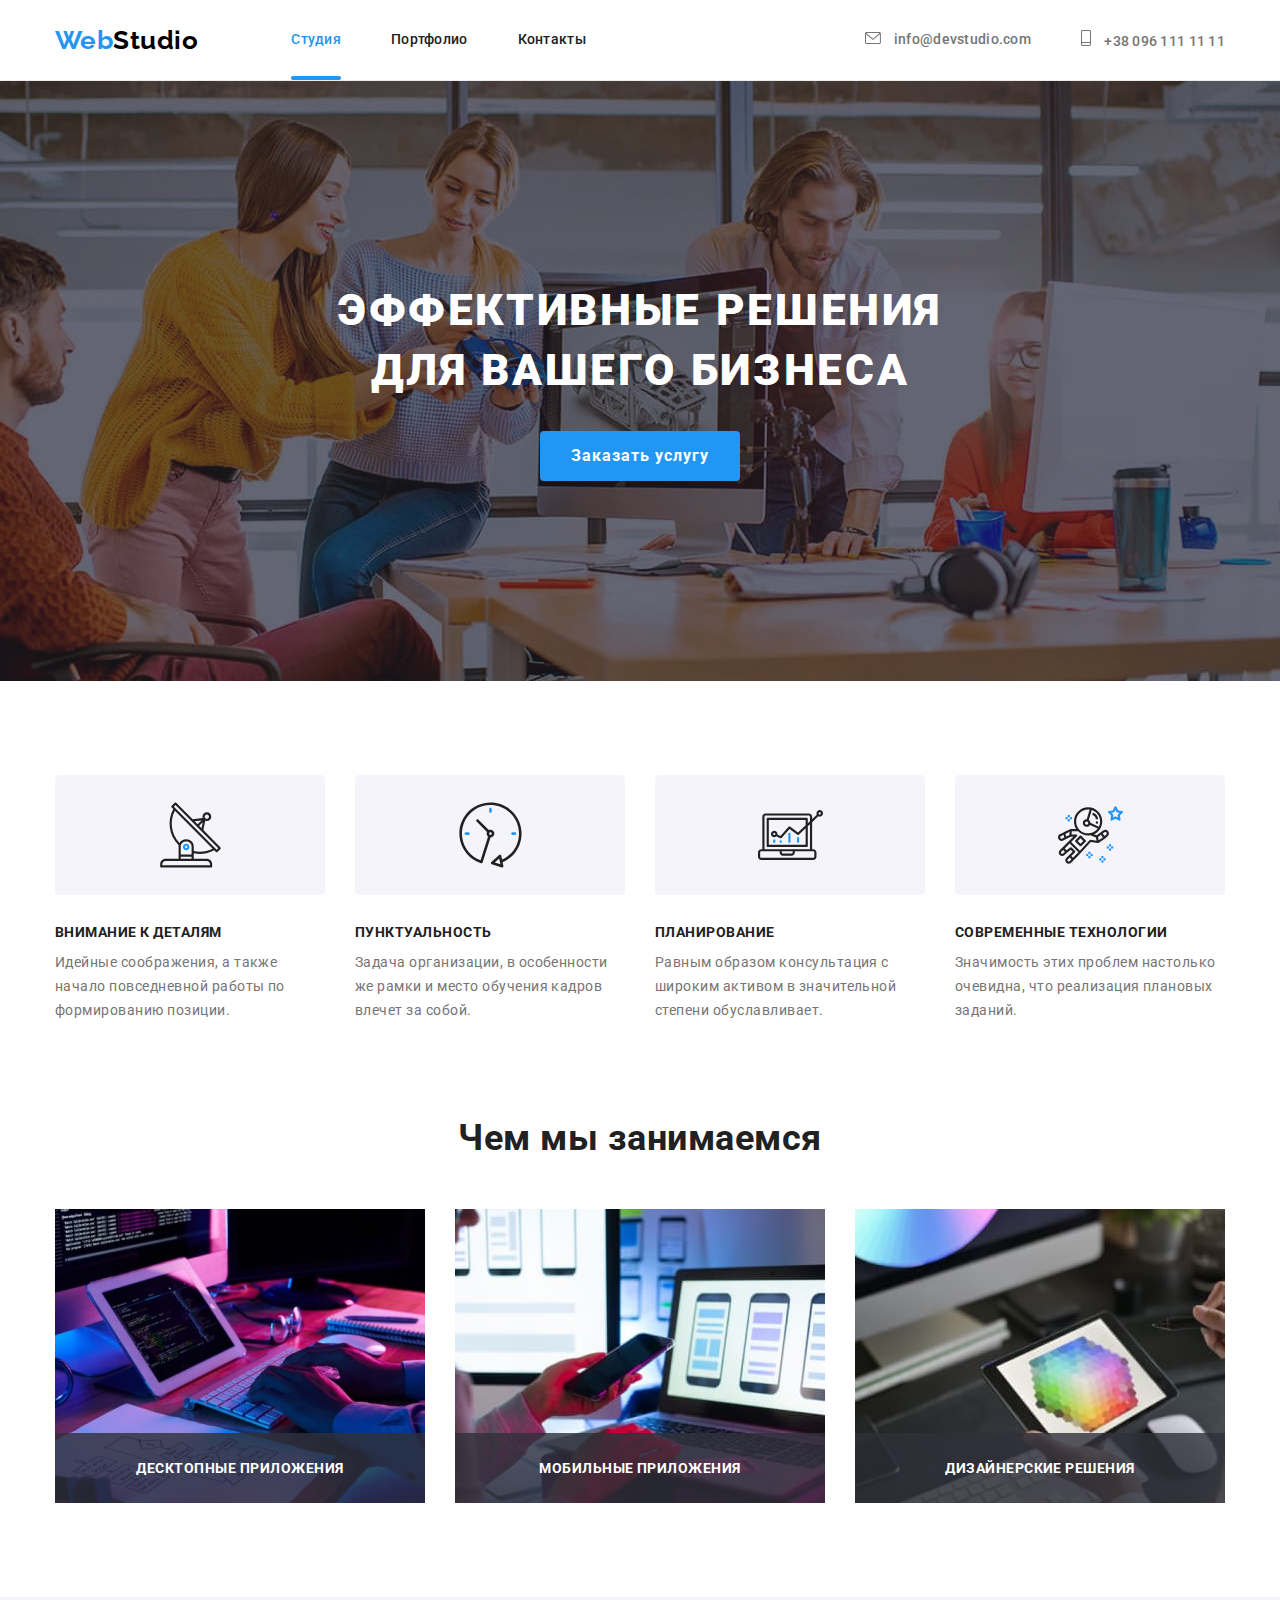
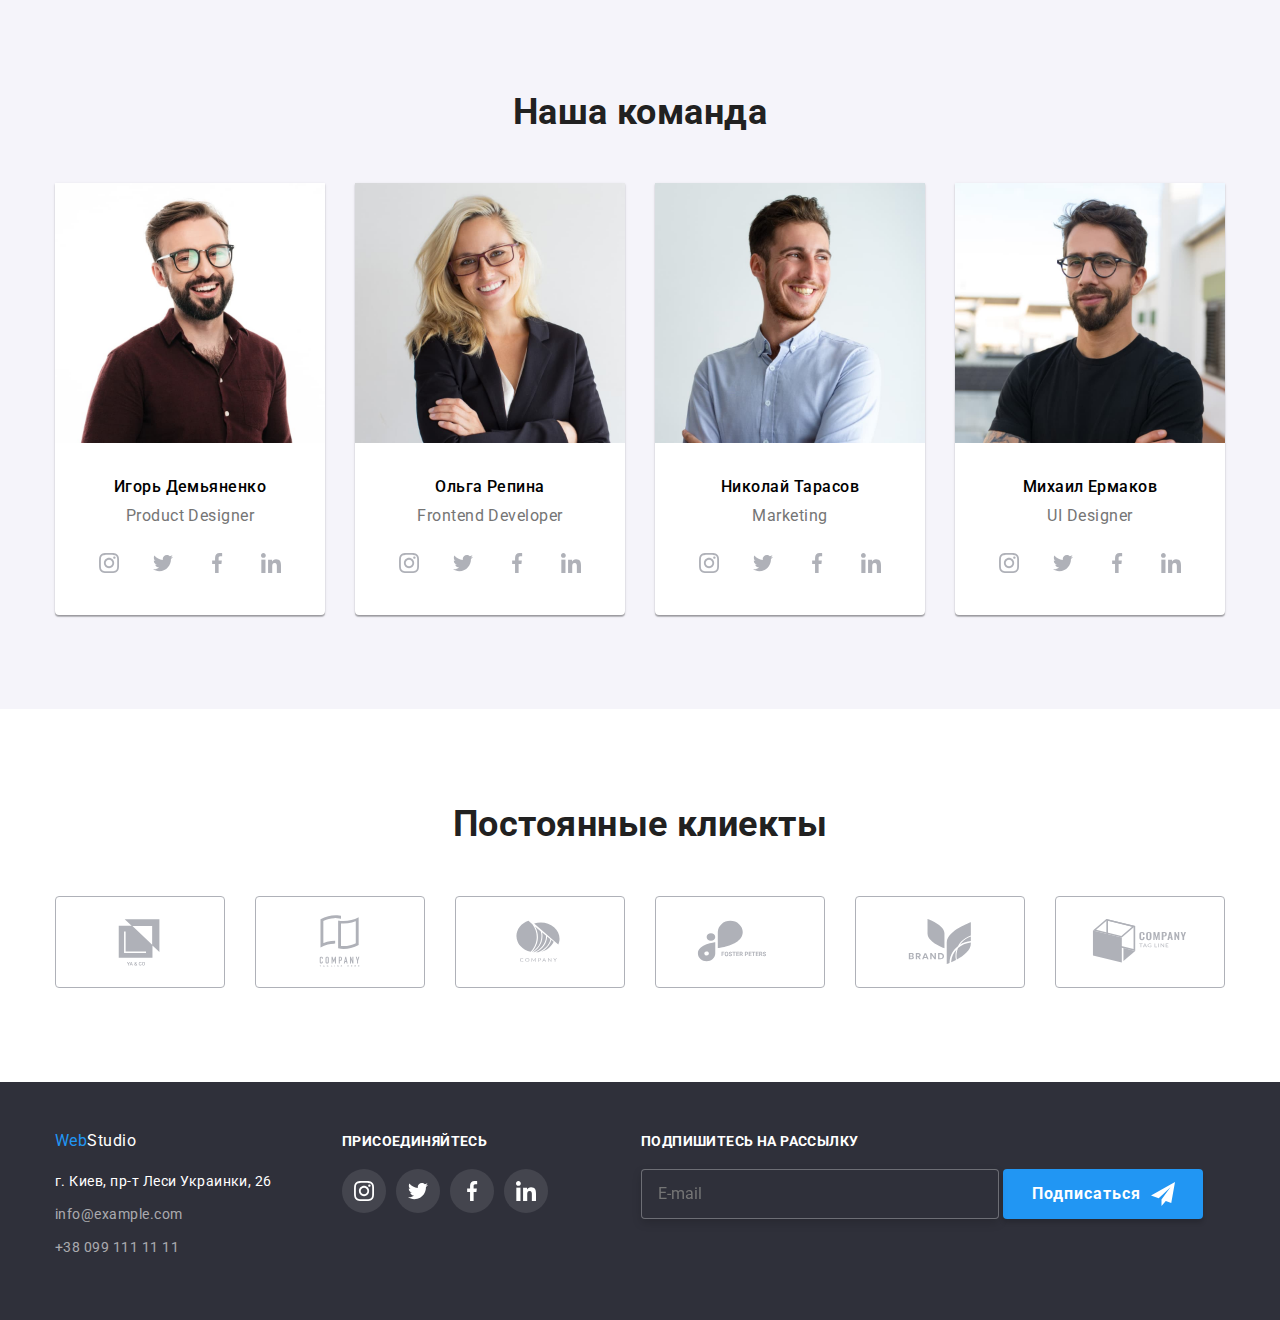
==== commit 230143cb: "BEM finished" ====
--- a/index.html
+++ b/index.html
@@ -57,7 +57,7 @@
       <section class="hyro overlay">
         <div class="container">
           <h1 class="hyro__text">Эффективные решения для вашего бизнеса</h1>
-          <button type="button" class="hyro__button" data-modal-open>Заказать услугу</button>
+          <button type="button" class="button" data-modal-open>Заказать услугу</button>
         </div>
       </section>
       <!-- Про роботу компанії -->
@@ -358,7 +358,7 @@
             <ul class="address__list">
               <li class="address__item">
                 <a
-                  class="footer-address"
+                  class="address__link link--maps"
                   href="https://goo.gl/maps/VeayQojqGneW1Sk49"
                   target="_blank"
                   rel="noreferrer noopener"
@@ -367,58 +367,62 @@
                 >
               </li>
               <li class="address__item">
-                <a class="footer-data" href="mailto:info@example.com">info@example.com</a>
+                <a class="address__link link--contacts" href="mailto:info@example.com"
+                  >info@example.com</a
+                >
               </li>
               <li class="address__item">
-                <a class="footer-data" href="tel:+380991111111">+38 099 111 11 11</a>
+                <a class="address__link link--contacts" href="tel:+380991111111"
+                  >+38 099 111 11 11</a
+                >
               </li>
             </ul>
           </address>
         </div>
-        <div class="footer-net">
-          <h2 class="footer-subtitle">присоединяйтесь</h2>
-          <ul class="footer-listnet">
-            <li class="footer-itemnet">
-              <a class="net-link f-link" href="">
-                <svg class="net-icons f-icons" width="20px" height="20px">
+        <div class="footer__net">
+          <h2 class="footer__subtitle">присоединяйтесь</h2>
+          <ul class="social__list">
+            <li class="social__item">
+              <a class="social__link footer__link" href="">
+                <svg class="net-icons footer__icons" width="20px" height="20px">
                   <use href="./images/symbol-defs.svg#icon-instagram-2"></use>
                 </svg>
               </a>
             </li>
-            <li class="footer-itemnet">
-              <a class="net-link f-link" href="">
-                <svg class="net-icons f-icons" width="20px" height="20px">
+            <li class="social__item">
+              <a class="social__link footer__link" href="">
+                <svg class="net-icons footer__icons" width="20px" height="20px">
                   <use href="./images/symbol-defs.svg#icon-twitter-1"></use>
                 </svg>
               </a>
             </li>
-            <li class="footer-itemnet">
-              <a class="net-link f-link" href="">
-                <svg class="net-icons f-icons" width="20px" height="20px">
+            <li class="social__item">
+              <a class="social__link footer__link" href="">
+                <svg class="net-icons footer__icons" width="20px" height="20px">
                   <use href="./images/symbol-defs.svg#icon-facebook-1"></use>
                 </svg>
               </a>
             </li>
-            <li class="footer-itemnet">
-              <a class="net-link f-link" href="">
-                <svg class="net-icons f-icons" width="20px" height="20px">
+            <li class="social__item">
+              <a class="social__link footer__link" href="">
+                <svg class="net-icons footer__icons" width="20px" height="20px">
                   <use href="./images/symbol-defs.svg#icon-linkedin-1"></use>
                 </svg>
               </a>
             </li>
           </ul>
         </div>
-        <div class="footer-letter">
-          <h2 class="footer-subtitle">Подпишитесь на рассылку</h2>
+        <div class="footer__letter">
+          <h2 class="footer__subtitle">Подпишитесь на рассылку</h2>
           <form name="signup_form" autocomplete="on" novalidate>
-            <div>
-              <label class="footer-field">
-                <input class="footer-mail" type="email" name="email" placeholder="E-mail" />
+            <div class="footer__form">
+              <label class="form__field">
+                <input class="footer__input" type="email" name="email" placeholder="E-mail" />
               </label>
 
-              <button class="btn-field" type="submit">
-                <span class="btn-field-text">Подписаться</span>
-                <svg class="telegram" width="24" height="24">
+              <button class="button button--footer" type="submit">
+                <span class="btn__footer__text">Подписаться</span>
+                <svg class="btn__telegram" width="24" height="24">
                   <use href="./images/symbol-defs.svg#icon-telegram"></use>
                 </svg>
               </button>
@@ -430,19 +434,19 @@
 
     <div class="backdrop is-hidden" data-modal>
       <div class="modal">
-        <button class="btn-modal" data-modal-close>
-          <svg class="net-icons close" width="11px" height="11px">
+        <button class="modal__btn" data-modal-close>
+          <svg width="11px" height="11px">
             <use href="./images/symbol-defs.svg#icon-cross"></use>
           </svg>
         </button>
         <h2 class="form-title">Оставьте свои данные, мы вам перезвоним</h2>
 
         <form name="signup_form" autocomplete="on">
-          <div class="modal-form">
-            <label class="modal-name"
+          <div class="form__modal">
+            <label class="form__name"
               >Имя
-              <div class="modal-item">
-                <input class="modal-input" type="name" name="name" required />
+              <div class="form__item">
+                <input class="form__input" type="name" name="name" required />
 
                 <svg class="form-icon" width="18px" height="18px">
                   <use href="./images/symbol-defs.svg#icon-person-black"></use>
@@ -451,11 +455,11 @@
             </label>
           </div>
 
-          <div class="modal-form">
-            <label class="modal-name"
+          <div class="form__modal">
+            <label class="form__name"
               >Телефон
-              <div class="modal-item">
-                <input class="modal-input" type="tel" name="tel" required />
+              <div class="form__item">
+                <input class="form__input" type="tel" name="tel" required />
                 <svg class="form-icon" width="18px" height="18px">
                   <use href="./images/symbol-defs.svg#icon-phone-black"></use>
                 </svg>
@@ -463,11 +467,11 @@
             </label>
           </div>
 
-          <div class="modal-form">
-            <label class="modal-name"
+          <div class="form__modal">
+            <label class="form__name"
               >Почта
-              <div class="modal-item">
-                <input class="modal-input" type="email" name="mail" required />
+              <div class="form__item">
+                <input class="form__input" type="email" name="mail" required />
                 <svg class="form-icon" width="18px" height="18px">
                   <use href="./images/symbol-defs.svg#icon-email-black"></use>
                 </svg>
@@ -475,32 +479,38 @@
             </label>
           </div>
 
-          <div class="modal-form">
-            <label class="modal-name" for=""
+          <div class="form__modal">
+            <label class="form__name" for=""
               >Комментарий<textarea
-                class="modal-input area"
+                class="form__input form__area"
                 name=""
                 placeholder="Введите текст"
               ></textarea>
             </label>
           </div>
 
-          <div class="modal-checkbox">
-            <label class="checkbox-label"
-              ><input class="checkbox" type="checkbox" name="hobby" value="reading" required />
-              <span class="text-checkbox-before">
+          <div class="form__checkbox">
+            <label class="checkbox__label"
+              ><input
+                class="checkbox__input"
+                type="checkbox"
+                name="hobby"
+                value="reading"
+                required
+              />
+              <span class="checkbox__before">
                 <svg width="11px" height="8px">
                   <use href="./images/symbol-defs.svg#icon-vector-form"></use>
                 </svg>
               </span>
-              <span class="text-checkbox">
+              <span class="checkbox__text">
                 Соглашаюсь с рассылкой и принимаю
-                <a class="link-checkbox" href="">Условия договора</a></span
+                <a class="checkbox__link" href="">Условия договора</a></span
               >
             </label>
           </div>
 
-          <button class="btn-form" type="submit">Отправить</button>
+          <button class="button button--form" type="submit">Отправить</button>
         </form>
       </div>
     </div>
--- a/css/styles.css
+++ b/css/styles.css
@@ -210,7 +210,7 @@
         margin-bottom: 30px;
 
 }
-.hyro__button {
+.button {
     background-color: var(--bg-hover-logo);
     color: #FFFFFF;
     border: none;
@@ -269,7 +269,7 @@
 
 }   
 
-.btn-modal {
+.modal__btn {
 position: absolute;
 top:8px;
 right:8px;
@@ -283,8 +283,8 @@
 background-color: #ffffff;
 }
 
-.btn-modal:hover,
-.btn-modal:focus {
+.modal__btn:hover,
+.modal__btn:focus {
     fill: var(--bg-hover-logo);
 }
 
@@ -299,12 +299,12 @@
  
 }
 
-.modal-form {
+.form__modal {
     position: relative;
    
 }
 
-.modal-name {
+.form__name {
     display: inline-flex;
     flex-direction: column;
     width: 100%;
@@ -316,7 +316,7 @@
         color: var(--secondary-text-color);
 
 }
-.modal-item {
+.form__item {
     position: relative;
     width: 100%;
     margin-top: 4px;
@@ -325,7 +325,7 @@
 
 }
 
-.modal-input {
+.form__input {
    
     display: block;
     width: 100%;
@@ -341,18 +341,18 @@
                 1);
 }
 
-.modal-input:hover,
-.modal-input:focus {
+.form__input:hover,
+.form__input:focus {
     border-color: var(--bg-hover-logo);
 
 }
 
-.modal-input:hover + .form-icon
+.form__input:hover + .form-icon
  {
     fill: var(--bg-hover-logo);
 }
 
-.modal-input:focus +.form-icon {
+.form__input:focus +.form-icon {
 fill: var(--bg-hover-logo);
 }
 
@@ -365,7 +365,7 @@
     height: 18px;
 }
 
-.area {
+.form__area {
     display: block;
     padding: 12px 16px;
     height: 120px;
@@ -373,7 +373,7 @@
     margin-bottom: 20px;
 }
 
-.area::placeholder {
+.form__area::placeholder {
     font-weight: 400;
         font-size: 12px;
         line-height: 1.17;
@@ -381,17 +381,17 @@
          color: rgba(117, 117, 117, 0.5);;
 }
 
-.modal-checkbox {
+.form__checkbox {
     margin-bottom: 30px;
 }
 
-.checkbox-label {
+.checkbox__label {
     display: flex;
    justify-content: center;
    align-items: center;
 }
 
-.text-checkbox {
+.checkbox__text {
     position: relative;
     font-weight: 400;
         font-size: 14px;
@@ -400,7 +400,7 @@
         color: var(--secondary-text-color);
 }
 
-.text-checkbox-before {
+.checkbox__before {
     
     display: inline-flex;
     
@@ -417,12 +417,12 @@
     
 }
 
-.text-checkbox-before svg {
+.checkbox__before svg {
     fill: #FFFFFF;
     opacity: 0;
 }
 
-.checkbox {
+.checkbox__input {
     position: absolute;
         width: 1px;
         height: 1px;
@@ -440,15 +440,15 @@
                     0.2,
                     1);
 }
-.checkbox:checked + .text-checkbox-before {
+.checkbox__input:checked + .checkbox__before {
     background-color: var(--bg-hover-logo);
     border-color: var(--bg-hover-logo);
 }
-.checkbox:checked + .text-checkbox-before svg {
+.checkbox__input:checked + .checkbox__before svg {
 opacity: 1;
 }
 
-.link-checkbox {
+.checkbox__link {
     font-weight: 400;
         font-size: 14px;
         line-height: 1.71;
@@ -457,29 +457,17 @@
         text-decoration: underline;
 }
 
-.btn-form {
+
+
+.button--form{
     display: block;
-    background-color: var(--bg-hover-logo);
-        color: #FFFFFF;
-        border: none;
-        cursor: pointer;
-    
-        font-weight: 700;
-        font-size: 16px;
-        line-height: 1.88;
-        letter-spacing: 0.06em;
-        font-family: inherit;
-    
-        min-width: 200px;
-        height: 50px;
-        border-radius: 4px;
-        box-shadow: 0px 4px 4px rgba(0, 0, 0, 0.15);
-
-        margin-bottom: 40px;
-        margin-left: auto;
-        margin-right: auto;
-}
-
+   
+    box-shadow: 0px 4px 4px rgba(0, 0, 0, 0.15);
+
+    margin-bottom: 40px;
+    margin-left: auto;
+    margin-right: auto;
+}
 
 
 /* about company */
@@ -828,7 +816,32 @@
     
 }
 
-.footer-address {
+
+.address__item:not(:last-child) {
+    margin-bottom: 9px;
+}
+
+.address__link {
+    display: block;
+    font-weight: 400;
+        font-size: 14px;
+        line-height: 1.71;
+        font-style: normal;
+}
+
+.link--maps {
+    color: #FFFFFF;
+}
+
+.link--contacts {
+    color: rgba(255, 255, 255, 0.6);
+    transition: 250ms cubic-bezier(0.4,
+                0,
+                0.2,
+                1);
+}
+
+/* .footer-address {
 
         display: block;        
     color: #FFFFFF;
@@ -838,12 +851,10 @@
         line-height: 1.71;
         font-style: normal;
 
-}
-
-.address__item:not(:last-child) {
-    margin-bottom: 9px;
-}
-
+} */
+
+
+/* 
 .footer-data {
 
         display: block;
@@ -858,20 +869,20 @@
                     0,
                     0.2,
                     1);
-}
-
-
-.footer-data:hover,
-.footer-data:focus {
+} */
+
+
+.address__link--contacts:hover,
+.address__link--contacts:focus {
     color: var(--bg-hover-logo);
   
 }
 
-.footer-net {
+.footer__net {
     margin-right: 93px;
 }
 
-.footer-subtitle {
+.footer__subtitle {
      color: #FFFFFF;
         font-style: normal;
         font-weight: 700;
@@ -887,20 +898,20 @@
     justify-content: center;
     align-items: center;
 }
-.f-link {
+.footer__link {
     background: rgba(255, 255, 255, 0.1);
 
 }
 
-.footer-itemnet:not(:last-child) {
+/* .footer-itemnet:not(:last-child) {
     margin-right: 10px;
-}
-.f-icons {
+} */
+.footer__icons {
     fill: #FFFFFF;
     
 }
 
-.footer-mail {
+.footer__input {
     width: 358px;
     height: 50px;
     background-color: #2F303A;
@@ -915,28 +926,25 @@
             line-height: 1.25;
 }
 
-.btn-field {
+.button--footer {
     display: inline-flex;
     align-items: center;
-    padding-left: 29px;
-    width: 200px;
-    height: 50px;
-    background-color: var(--bg-hover-logo);
-    font-weight: 700;
-        font-size: 16px;
-        line-height: 1.88;
-        letter-spacing: 0.06em;
-        box-shadow: 0px 4px 4px rgba(0, 0, 0, 0.15);
-            border-radius: 4px;
-            border: transparent;
-        color: #FFFFFF;
-}
-
-.btn-field-text {
+    justify-content: center;
+
+    box-shadow: 0px 4px 4px rgba(0, 0, 0, 0.15);
+            
+    border: transparent;
+        
+}
+
+
+
+
+.btn__footer__text{
     margin-right: 10px;
 }
 
-.telegram {
+.btn__telegram {
     fill: #FFFFFF;
 }
  
@@ -945,7 +953,7 @@
 /* SECOND page */
 /* section button */
 
-.btn-flex {
+.btn__list {
     display: flex;
     margin-left: auto;
     margin-right: auto;
@@ -953,13 +961,13 @@
     margin-bottom: 50px;
 }
 
-.btn-flex-element {
+.btn__item {
 
     margin-right: 8px;
     
 }
 
-.btn-flex-element:last-child {
+.btn__item:last-child {
     margin-right: 0px;
 }
 
@@ -984,10 +992,6 @@
                 1);
 }
 
-.btn-element {
-    display: block;
-    padding: 6px 22px;
-}
 
 .btn:hover,
 .btn:focus {
@@ -998,7 +1002,7 @@
    
 }
 
-.list-portfolio {
+.portfolio__list {
     display: flex;
     margin-right: auto;
     margin-left: auto;
@@ -1007,7 +1011,7 @@
     
 }
 
-.flex-element {
+.portfolio__item {
    
     width: 370px;
     margin-right: 30px;
@@ -1020,36 +1024,26 @@
     
     
 }
-.flex-element:hover {
+.portfolio__item:hover {
     
     box-shadow: 0px 1px 1px rgba(0, 0, 0, 0.12), 0px 4px 4px rgba(0, 0, 0, 0.06), 1px 4px 6px rgba(0, 0, 0, 0.16);
 }
 
-.flex-element:nth-child(3n) {
+.portfolio__item:nth-child(3n) {
     margin-right: 0px;
 }
-.flex-element:nth-last-child(-n + 3) {
+.portfolio__item:nth-last-child(-n + 3) {
     margin-bottom: 0px;
 }
 
- .img-relative { 
+ .portfolio__relative { 
     position: relative;
     overflow: hidden;
 }
 
-/*.img-relative::before {
-    content: "";
-    position: absolute;
-    bottom: 0;
-    display: inline-block;
-    width: 100%;
-    height: 100%;
-    background-color: rgb(255, 127, 127,0.5);
-    
-    transform: translateY(100%);
-}*/
-
-.text-overlay {
+
+
+.portfolio__overlay {
  
     position: absolute;
     top: 0;
@@ -1071,8 +1065,8 @@
 
 }
 
-.link-portfolio:hover .text-overlay,
-.link-portfolio:focus .text-overlay {
+.portfolio__link:hover .portfolio__overlay,
+.portfolio__link:focus .portfolio__overlay {
 transform: translateY(0);
 opacity: 1;
 
@@ -1080,7 +1074,7 @@
 
 
 
-.text-img {
+.overlay__image{
 
         padding: 63px 24px;
         color: #FFFFFF;
@@ -1094,15 +1088,15 @@
 /* BLOK PORTFOLIO */
 /* =================== */
 
-.img {
+.portfolio__image {
     display: block;
 }
-.imeges {
+.portfolio__description {
     padding: 20px;
     border: 1px solid #EEEEEE;
 }
 
-.title-portfolio {
+.portfolio__title {
 
     color: var(--primary-text-color);
 
@@ -1111,7 +1105,7 @@
         line-height: 2;
         letter-spacing: 0.06em;
 }
-.text-portfolio {
+.portfolio__text {
     
         margin-top: 4px;
     color: var(--secondary-text-color);
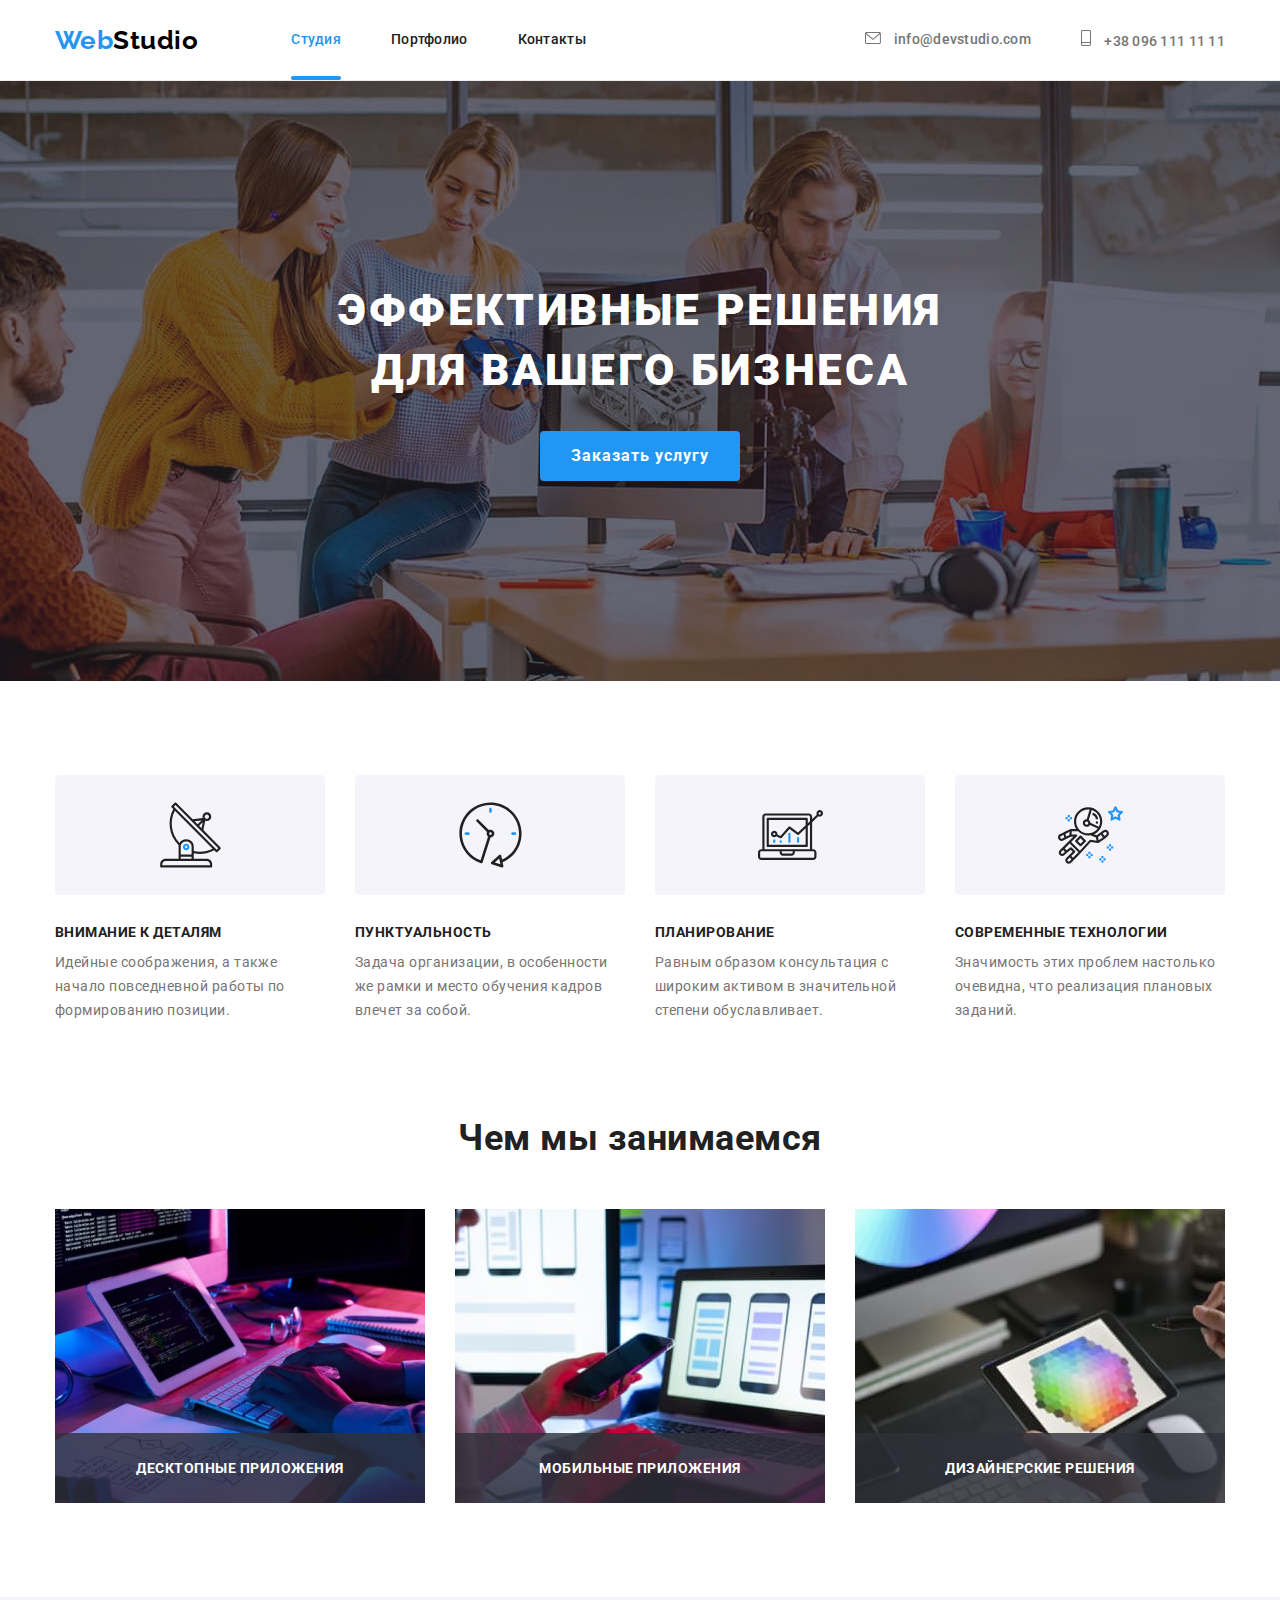
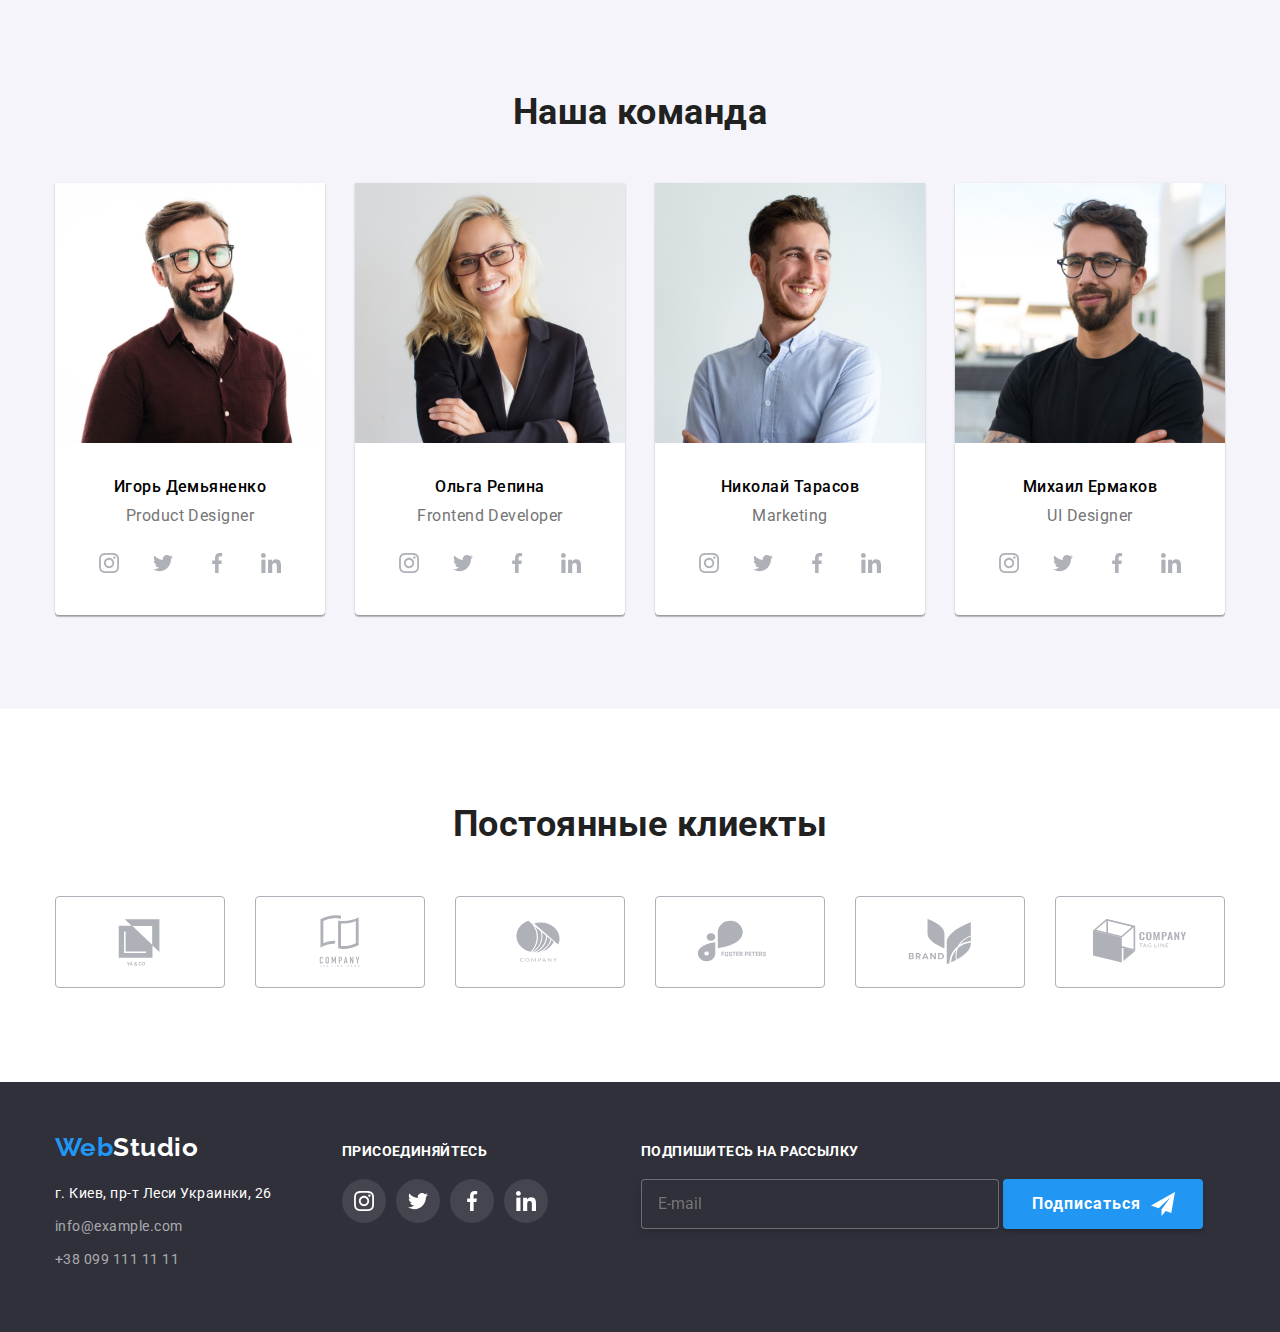
==== commit d7ea3500: "fixed version" ====
--- a/index.html
+++ b/index.html
@@ -13,7 +13,7 @@
       rel="stylesheet"
       href="https://cdnjs.cloudflare.com/ajax/libs/modern-normalize/1.1.0/modern-normalize.min.css"
     />
-    <link rel="stylesheet" href="./css/styles.css" />
+    <link rel="stylesheet" href="./css/main.min.css" />
   </head>
   <body class="body">
     <!-- хедер -->
@@ -351,7 +351,7 @@
     <footer class="site__footer">
       <div class="container footer">
         <div class="footer-auth">
-          <a href="./index.html" class="logo__logo--footer"
+          <a href="./index.html" class="logo logo--footer"
             ><span class="logo__web">Web</span><span class="logo__studio--white">Studio</span>
           </a>
           <address class="address">
--- a/css/main.min.css
+++ b/css/main.min.css
@@ -0,0 +1 @@
+:root{--primary-text-color: #212121;--secondary-text-color: #757575;--bg-hover-logo: #2196F3 }.body{--primary-text-color: #212121;font-family:Roboto,sans-serif;letter-spacing:.03em}a{text-decoration:none}ul{list-style:none}h1,h2,h3,p,ul{margin:0;padding:0}.container{width:1200px;margin-right:auto;margin-left:auto;padding-right:15px;padding-left:15px}.site-heder{border-bottom:1px solid #ececec}.main-heder,.nav-title{display:flex;align-items:center}.logo{margin-right:93px;font-family:"Raleway";font-weight:700;font-size:26px;line-height:1.19;text-decoration:none}.logo__web{color:var(--bg-hover-logo)}.logo__studio{color:#000}.nav{display:flex}.nav__item:not(:last-child){margin-right:50px}.nav__item{position:relative}.nav__link{display:block;padding-top:32px;padding-bottom:32px;color:var(--primary-text-color);font-weight:500;font-size:14px;line-height:1.14;letter-spacing:.02em;transition:250ms cubic-bezier(0.4, 0, 0.2, 1)}.nav__link:hover,.nav__link:focus{color:var(--bg-hover-logo)}.nav__link.current{color:var(--bg-hover-logo)}.current::after{content:"";position:absolute;bottom:0;left:0;width:100%;height:4px;color:var(--bg-hover-logo);background:var(--bg-hover-logo);border-radius:2px}.auth{display:flex;margin-left:auto}.auth .auth__item+.auth__item{margin-left:50px}.auth__link{color:var(--secondary-text-color);font-weight:500;font-size:14px;line-height:1.14;letter-spacing:.02em;transition:250ms cubic-bezier(0.4, 0, 0.2, 1)}.auth__link:hover,.auth__link:focus{color:var(--bg-hover-logo)}.auth__link:hover .auth__icon,.auth__link:focus .auth__icon{fill:var(--bg-hover-logo)}.auth__icon{margin-right:10px;fill:var(--secondary-text-color)}.hyro{text-align:center;padding-top:200px;padding-bottom:200px}.overlay{margin-right:auto;margin-left:auto;max-width:1600px;height:600px;background-image:linear-gradient(to right, rgba(47, 48, 58, 0.4), rgba(47, 48, 58, 0.4)),url("../images/bcg.jpg");background-repeat:no-repeat;background-position:center}.hyro__text{color:#fff;font-weight:900;font-size:44px;line-height:1.36;letter-spacing:.06em;text-transform:uppercase;width:696px;height:120px;margin-right:auto;margin-left:auto;margin-bottom:30px}.button{background-color:var(--bg-hover-logo);color:#fff;border:none;cursor:pointer;font-weight:700;font-size:16px;line-height:1.88;letter-spacing:.06em;font-family:inherit;min-width:200px;height:50px;border-radius:4px}.backdrop{position:fixed;top:0;left:0;width:100%;height:100%;background-color:rgba(0,0,0,.2);opacity:1;transition:opacity 250ms cubic-bezier(0.4, 0, 0.2, 1),visibility 250ms cubic-bezier(0.4, 0, 0.2, 1)}.backdrop.is-hidden{opacity:0;pointer-events:none;visibility:hidden}.backdrop.is-hidden .modal{transform:translate(-50%, -50%) scale(0.7)}.modal{position:absolute;top:50%;left:50%;transform:translate(-50%, -50%) scale(1);transition:transform 250ms cubic-bezier(0.4, 0, 0.2, 1),opacity 250ms cubic-bezier(0.4, 0, 0.2, 1);width:528px;height:581px;padding:40px;background-color:#fff;box-shadow:0px 1px 3px rgba(0,0,0,.12),0px 1px 1px rgba(0,0,0,.14),0px 2px 1px rgba(0,0,0,.2);border-radius:4px}.modal__btn{position:absolute;top:8px;right:8px;display:flex;justify-content:center;align-items:center;width:30px;height:30px;border-radius:50%;border-color:rgba(0,0,0,.1);background-color:#fff}.modal__btn:hover,.modal__btn:focus{fill:var(--bg-hover-logo)}.form-title{font-weight:700;font-size:20px;line-height:23px;text-align:center;letter-spacing:.03em;color:var(--primary-text-color);margin-bottom:12px}.form__modal{position:relative}.form__name{display:inline-flex;flex-direction:column;width:100%;font-weight:400;font-size:12px;line-height:1.17;letter-spacing:.01em;color:var(--secondary-text-color)}.form__item{position:relative;width:100%;margin-top:4px;margin-bottom:10px}.form__input{display:block;width:100%;height:40px;padding-left:35px;padding-right:35px;border:1px solid rgba(33,33,33,.2);border-radius:4px;transition:250ms cubic-bezier(0.4, 0, 0.2, 1)}.form__input:hover,.form__input:focus{border-color:var(--bg-hover-logo)}.form__input:hover+.form-icon{fill:var(--bg-hover-logo)}.form__input:focus+.form-icon{fill:var(--bg-hover-logo)}.form-icon{position:absolute;display:block;top:50%;left:25px;transform:translate(-50%, -50%);height:18px}.form__area{display:block;padding:12px 16px;height:120px;resize:none;margin-bottom:20px}.form__area::placeholder{font-weight:400;font-size:12px;line-height:1.17;letter-spacing:.01em;color:rgba(117,117,117,.5)}.form__checkbox{margin-bottom:30px}.checkbox__label{display:flex;justify-content:center;align-items:center}.checkbox__text{position:relative;font-weight:400;font-size:14px;line-height:1.71;letter-spacing:.03em;color:var(--secondary-text-color)}.checkbox__before{display:inline-flex;width:16px;height:15px;border:2px solid #000;border-radius:2px;box-shadow:0px 4px 4px rgba(0,0,0,.25);background-color:rgba(0,0,0,0);margin-right:8px;justify-content:center;align-items:center}.checkbox__before svg{fill:#fff;opacity:0}.checkbox__input{position:absolute;width:1px;height:1px;margin:-1px;border:0;padding:0;white-space:nowrap;clip-path:inset(100%);clip:rect(0 0 0 0);overflow:hidden;transition:250ms cubic-bezier(0.4, 0, 0.2, 1)}.checkbox__input:checked+.checkbox__before{background-color:var(--bg-hover-logo);border-color:var(--bg-hover-logo)}.checkbox__input:checked+.checkbox__before svg{opacity:1}.checkbox__link{font-weight:400;font-size:14px;line-height:1.71;letter-spacing:.03em;color:var(--bg-hover-logo);text-decoration:underline}.button--form{display:block;box-shadow:0px 4px 4px rgba(0,0,0,.15);margin-bottom:40px;margin-left:auto;margin-right:auto}.section{padding-top:94px;padding-bottom:94px}.visually-hidden{position:absolute;width:1px;height:1px;margin:-1px;border:0;padding:0;white-space:nowrap;clip-path:inset(100%);clip:rect(0 0 0 0);overflow:hidden}.benefits__list{display:flex}.benefit__item{margin-right:30px}.benefit__item:last-child{margin-right:0px}.benefit__blok{display:flex;background:#f5f4fa;border-radius:4px;justify-content:center;align-items:center;margin-bottom:30px;height:120px}.benefit__icon{width:65px;height:70px}.benefit__subtitle{color:var(--primary-text-color);font-weight:700;font-size:14px;line-height:1.14;text-transform:uppercase;margin-bottom:10px}.benefit__text{color:var(--secondary-text-color);width:270px;font-weight:400;font-size:14px;line-height:1.71}.work__section{padding-bottom:94px}.work__title{color:var(--primary-text-color);font-weight:700;font-size:36px;line-height:1.17;text-align:center;margin-bottom:50px}.work__list{display:flex}.work__item{position:relative;margin-right:30px}.work__item:last-child{margin-right:0px}.work__image{display:block}.work__position{position:absolute;width:100%;height:70px;bottom:0;padding-top:27px;padding-bottom:27px;font-style:normal;font-weight:700;font-size:14px;line-height:16px;text-align:center;text-transform:uppercase;color:#fff;background-image:linear-gradient(to right, rgba(47, 48, 58, 0.8), rgba(47, 48, 58, 0.8))}.backcolor{background-color:#f5f4fa}.team__title{color:var(--primary-text-color);font-weight:700;font-size:36px;line-height:1.17;text-align:center;margin-bottom:50px}.team__list{display:flex}.team__item{width:277.5px;margin-right:30px;background-color:#fff;box-shadow:0px 1px 3px rgba(0,0,0,.12),0px 1px 1px rgba(0,0,0,.14),0px 2px 1px rgba(0,0,0,.2);border-radius:0px 0px 4px 4px}.team__item:last-child{margin-right:0}.team__description{padding-top:30px}.team-subtitle{font-weight:500;font-size:16px;line-height:1.19;text-align:center;margin-bottom:10px}.team__text{color:var(--secondary-text-color);font-weight:400;font-size:16px;line-height:1.19;text-align:center;margin-bottom:16px}.social{padding-left:32px;padding-right:32px;padding-bottom:30px}.social__list{display:flex;justify-content:center;align-items:center}.social__item:not(:last-child){margin-right:10px}.social__link{display:flex;width:44px;height:44px;align-items:center;justify-content:center;border-radius:50px;fill:#afb1b8;transition:250ms cubic-bezier(0.4, 0, 0.2, 1)}.social__link:hover,.social__link:focus{background-color:var(--bg-hover-logo);border-radius:50px;fill:#fff}.social__link:hover .social__icons,.social__link:focus .social__icons{fill:#fff;transition:250ms cubic-bezier(0.4, 0, 0.2, 1)}.clients__title{color:var(--primary-text-color);font-weight:700;font-size:36px;line-height:1.17;text-align:center;margin-bottom:50px}.clients__list{display:flex;justify-content:center;align-items:center}.clients__item:not(:last-child){margin-right:30px}.clients__link{display:flex;border:1px solid #afb1b8;justify-content:center;align-items:center;border-radius:4px;width:170px;height:92px;transition:250ms cubic-bezier(0.4, 0, 0.2, 1)}.clients__link:hover,.clients__link:focus{color:var(--bg-hover-logo);border-color:var(--bg-hover-logo)}.clients__link:hover .clients__icons,.clients__link:focus .clients__icons{fill:var(--bg-hover-logo)}.clients__icons{fill:#afb1b8;transition:250ms cubic-bezier(0.4, 0, 0.2, 1)}.clients__icons:hover,.clients__icons:focus{fill:var(--bg-hover-logo);transition:250ms cubic-bezier(0.4, 0, 0.2, 1)}.site__footer{background-color:#2f303a;padding-top:50px;padding-bottom:60px}.footer{display:flex;align-items:baseline}.footer-auth{margin-right:70px}.logo--footer{display:block;margin-right:auto;margin-bottom:20px}.logo__studio--white{color:#fff}.address{font-family:Roboto,sans-serif}.address__item:not(:last-child){margin-bottom:9px}.address__link{display:block;font-weight:400;font-size:14px;line-height:1.71;font-style:normal}.link--maps{color:#fff}.link--contacts{color:rgba(255,255,255,.6);transition:250ms cubic-bezier(0.4, 0, 0.2, 1)}.link--contacts:hover,.link--contacts:focus{color:var(--bg-hover-logo)}.footer__net{margin-right:93px}.footer__subtitle{color:#fff;font-style:normal;font-weight:700;font-size:14px;line-height:16px;letter-spacing:.03em;text-transform:uppercase;margin-bottom:20px}.footer-listnet{display:flex;justify-content:center;align-items:center}.footer__link{background:rgba(255,255,255,.1)}.footer__icons{fill:#fff}.footer__input{width:358px;height:50px;background-color:#2f303a;border:1px solid rgba(255,255,255,.3);filter:drop-shadow(0px 4px 4px rgba(0, 0, 0, 0.15));border-radius:4px;padding-left:16px;color:#fff;font-weight:400;font-size:16px;line-height:1.25}.button--footer{display:inline-flex;align-items:center;justify-content:center;box-shadow:0px 4px 4px rgba(0,0,0,.15);border:rgba(0,0,0,0)}.btn__footer__text{margin-right:10px}.btn__telegram{fill:#fff}.btn__list{display:flex;margin-left:auto;margin-right:auto;justify-content:center;margin-bottom:50px}.btn__item{margin-right:8px}.btn__item:last-child{margin-right:0px}.btn{background-color:#f5f4fa;color:var(--primary-text-color);border:none;cursor:pointer;font-weight:500;font-size:16px;line-height:1.63;text-align:center;font-family:inherit;border-radius:4px;padding:6px 22px;transition:250ms cubic-bezier(0.4, 0, 0.2, 1)}.btn:hover,.btn:focus{background-color:var(--bg-hover-logo);color:#fff;box-shadow:0px 3px 1px rgba(0,0,0,.1),0px 1px 2px rgba(0,0,0,.08),0px 2px 2px rgba(0,0,0,.12);border-radius:4px}.portfolio__list{display:flex;margin-right:auto;margin-left:auto;flex-wrap:wrap}.portfolio__item{width:370px;margin-right:30px;margin-bottom:30px;transition:250ms cubic-bezier(0.4, 0, 0.2, 1)}.portfolio__item:hover{box-shadow:0px 1px 1px rgba(0,0,0,.12),0px 4px 4px rgba(0,0,0,.06),1px 4px 6px rgba(0,0,0,.16)}.portfolio__item:nth-child(3n){margin-right:0px}.portfolio__item:nth-last-child(-n+3){margin-bottom:0px}.portfolio__relative{position:relative;overflow:hidden}.portfolio__overlay{position:absolute;top:0;width:100%;height:100%;background-color:rgba(33,150,243,.9);color:#fff;transform:translateY(100%);transition:transform 250ms cubic-bezier(0.4, 0, 0.2, 1),opacity 250ms cubic-bezier(0.4, 0, 0.2, 1)}.portfolio__link:hover .portfolio__overlay,.portfolio__link:focus .portfolio__overlay{transform:translateY(0);opacity:1}.overlay__image{padding:63px 24px;color:#fff;font-style:normal;font-weight:400;font-size:18px;line-height:1.56}.portfolio__image{display:block}.portfolio__description{padding:20px;border:1px solid #eee}.portfolio__title{color:var(--primary-text-color);font-weight:700;font-size:18px;line-height:2;letter-spacing:.06em}.portfolio__text{margin-top:4px;color:var(--secondary-text-color);font-weight:400;font-size:16px;line-height:1.88}/*# sourceMappingURL=main.min.css.map */